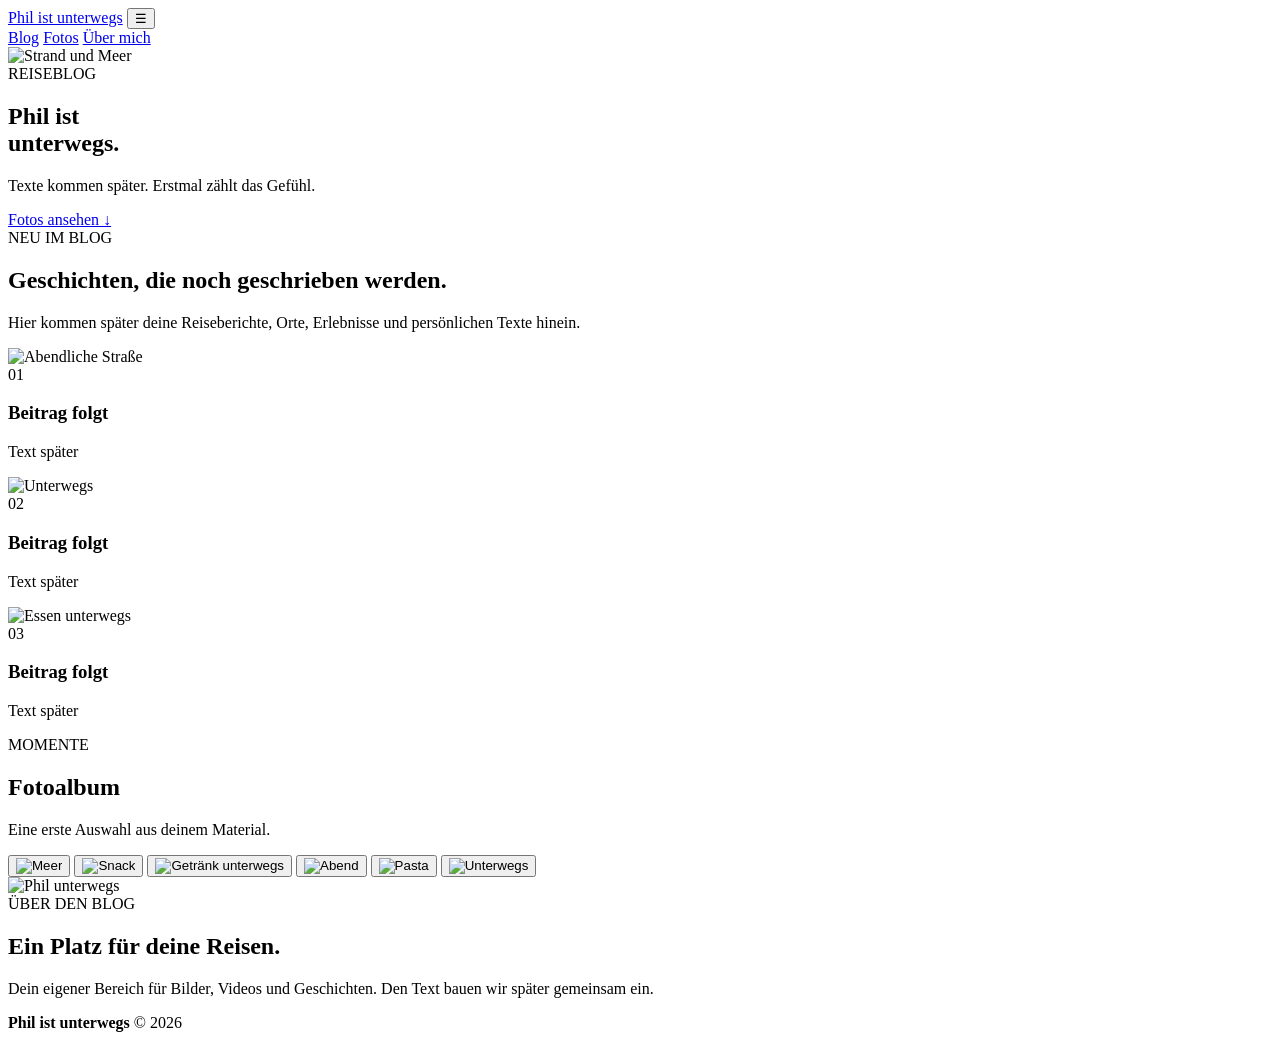
==== index.html @ d800456b "Add files via upload" ====
<!doctype html>
<html lang="de">
<head>
  <meta charset="utf-8" />
  <meta name="viewport" content="width=device-width, initial-scale=1" />
  <title>Phil ist unterwegs</title>
  <meta name="description" content="Persönlicher Reiseblog von Phil." />
  <link rel="preconnect" href="https://fonts.googleapis.com">
  <link rel="preconnect" href="https://fonts.gstatic.com" crossorigin>
  <link href="https://fonts.googleapis.com/css2?family=DM+Sans:wght@400;500;600;700&family=Playfair+Display:wght@600;700&display=swap" rel="stylesheet">
  <link rel="stylesheet" href="style.css" />
</head>
<body>
  <header class="site-header">
    <a class="brand" href="#top">Phil ist unterwegs</a>
    <button class="menu-btn" aria-label="Menü öffnen" aria-expanded="false">☰</button>
    <nav class="nav">
      <a href="#stories">Blog</a>
      <a href="#gallery">Fotos</a>
      <a href="#about">Über mich</a>
    </nav>
  </header>

  <main id="top">
    <section class="hero">
      <img src="assets/beach.jpg" alt="Strand und Meer" />
      <div class="hero-overlay"></div>
      <div class="hero-content">
        <span class="eyebrow">REISEBLOG</span>
        <h1>Phil ist<br>unterwegs.</h1>
        <p>Texte kommen später. Erstmal zählt das Gefühl.</p>
        <a class="cta" href="#gallery">Fotos ansehen ↓</a>
      </div>
    </section>

    <section class="intro" id="stories">
      <div>
        <span class="eyebrow dark">NEU IM BLOG</span>
        <h2>Geschichten, die noch geschrieben werden.</h2>
      </div>
      <p class="muted">Hier kommen später deine Reiseberichte, Orte, Erlebnisse und persönlichen Texte hinein.</p>
    </section>

    <section class="cards">
      <article class="story-card large">
        <img src="assets/night.jpg" alt="Abendliche Straße" />
        <div class="card-copy"><span>01</span><h3>Beitrag folgt</h3><p>Text später</p></div>
      </article>
      <article class="story-card">
        <img src="assets/travel.jpg" alt="Unterwegs" />
        <div class="card-copy"><span>02</span><h3>Beitrag folgt</h3><p>Text später</p></div>
      </article>
      <article class="story-card">
        <img src="assets/food.jpg" alt="Essen unterwegs" />
        <div class="card-copy"><span>03</span><h3>Beitrag folgt</h3><p>Text später</p></div>
      </article>
    </section>

    <section class="gallery-section" id="gallery">
      <div class="section-head">
        <div><span class="eyebrow dark">MOMENTE</span><h2>Fotoalbum</h2></div>
        <p class="muted">Eine erste Auswahl aus deinem Material.</p>
      </div>
      <div class="masonry">
        <button class="photo tall"><img src="assets/beach.jpg" alt="Meer"></button>
        <button class="photo"><img src="assets/snack.jpg" alt="Snack"></button>
        <button class="photo"><img src="assets/drink.jpg" alt="Getränk unterwegs"></button>
        <button class="photo tall"><img src="assets/night.jpg" alt="Abend"></button>
        <button class="photo"><img src="assets/pasta.jpg" alt="Pasta"></button>
        <button class="photo tall"><img src="assets/portrait.jpg" alt="Unterwegs"></button>
      </div>
    </section>

    <section class="about" id="about">
      <img src="assets/portrait.jpg" alt="Phil unterwegs" />
      <div>
        <span class="eyebrow dark">ÜBER DEN BLOG</span>
        <h2>Ein Platz für deine Reisen.</h2>
        <p class="muted">Dein eigener Bereich für Bilder, Videos und Geschichten. Den Text bauen wir später gemeinsam ein.</p>
      </div>
    </section>
  </main>

  <footer>
    <strong>Phil ist unterwegs</strong>
    <span>© 2026</span>
  </footer>

  <dialog id="lightbox"><button class="close" aria-label="Schließen">×</button><img alt="Großansicht"></dialog>
  <script src="script.js"></script>
</body>
</html>
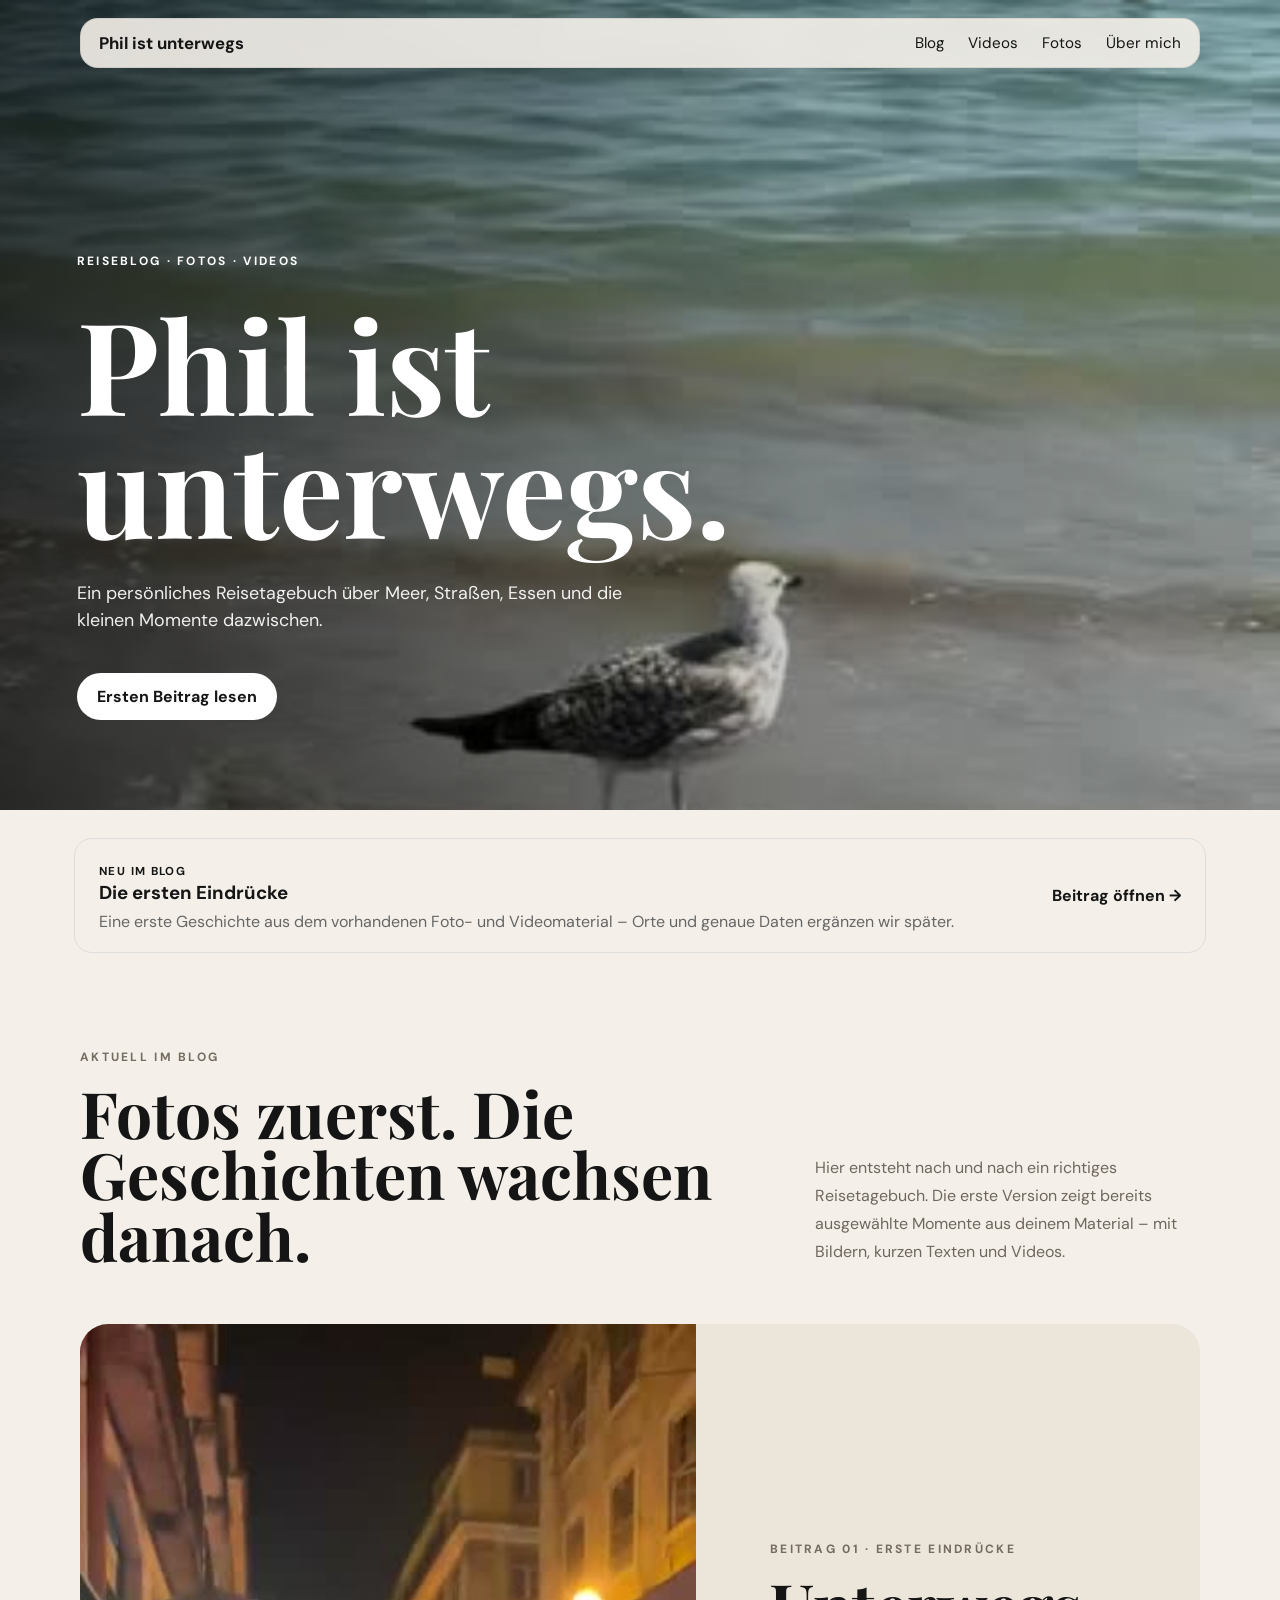
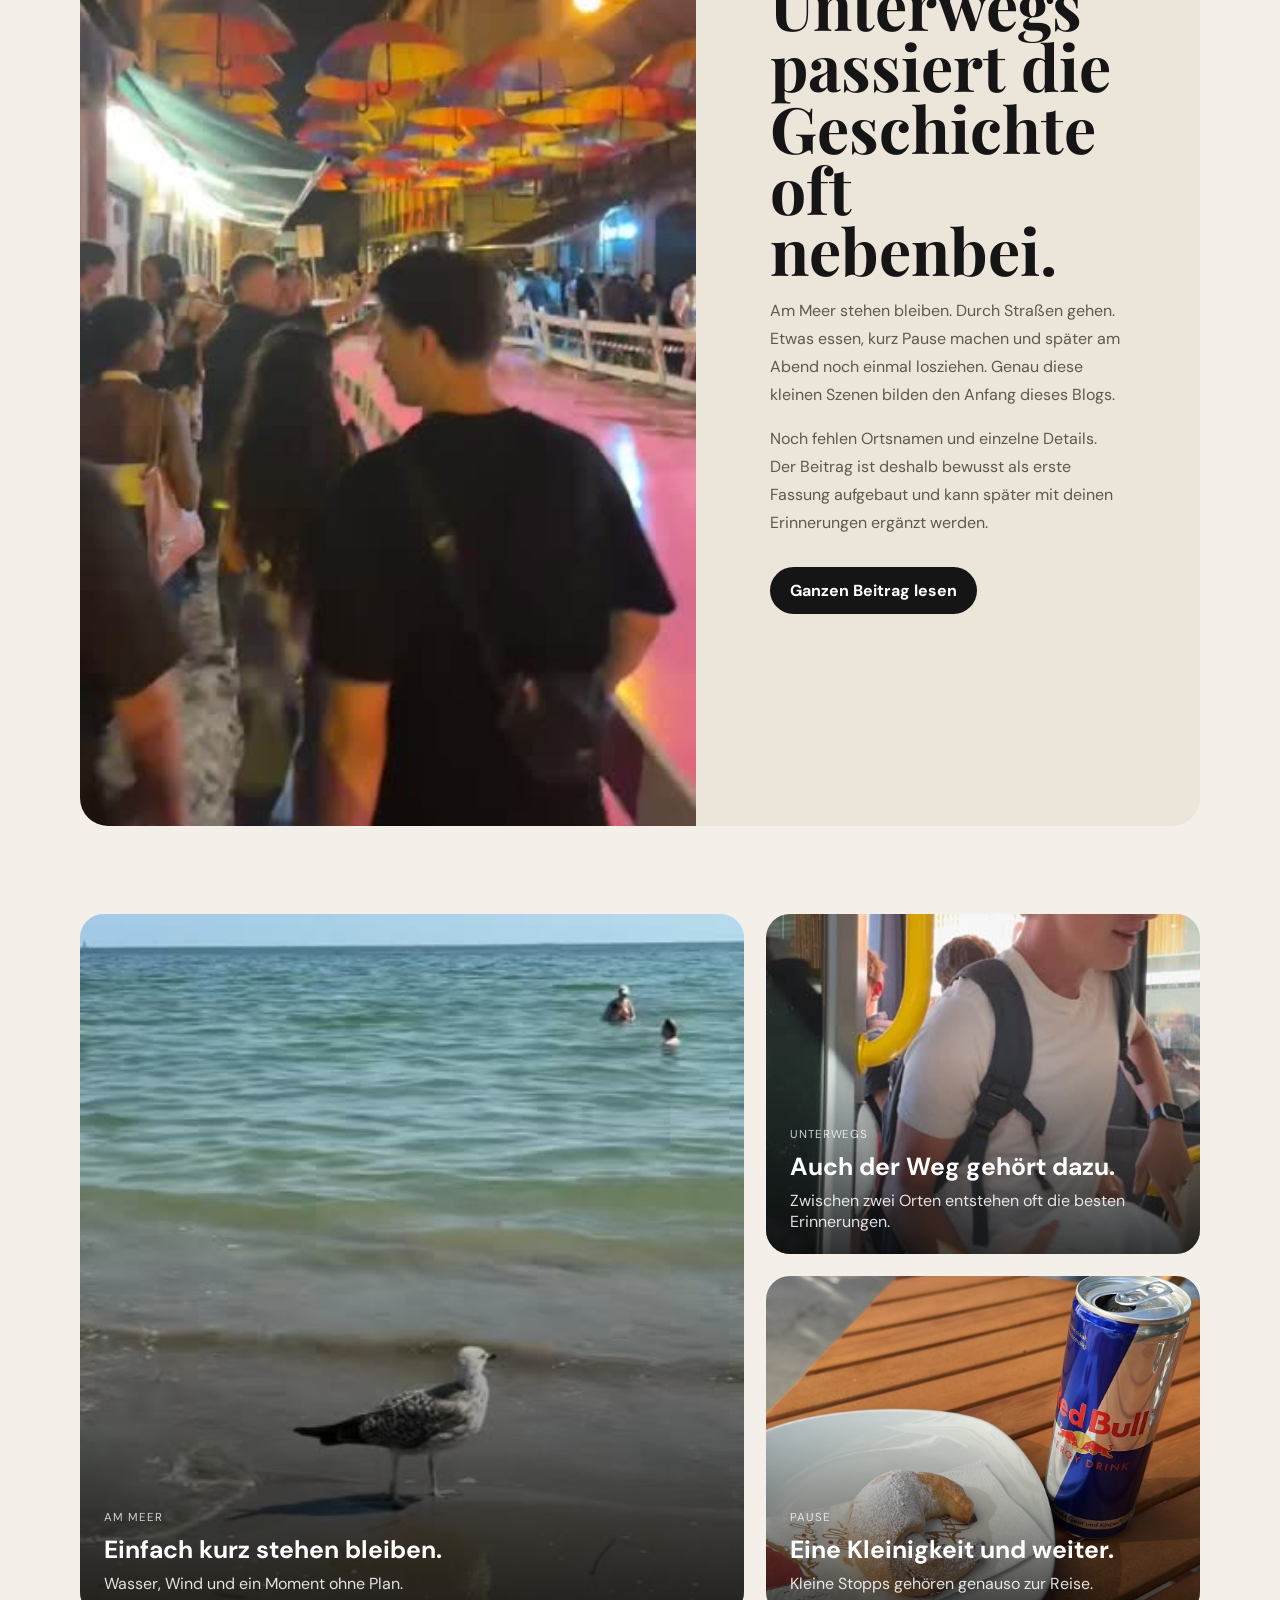
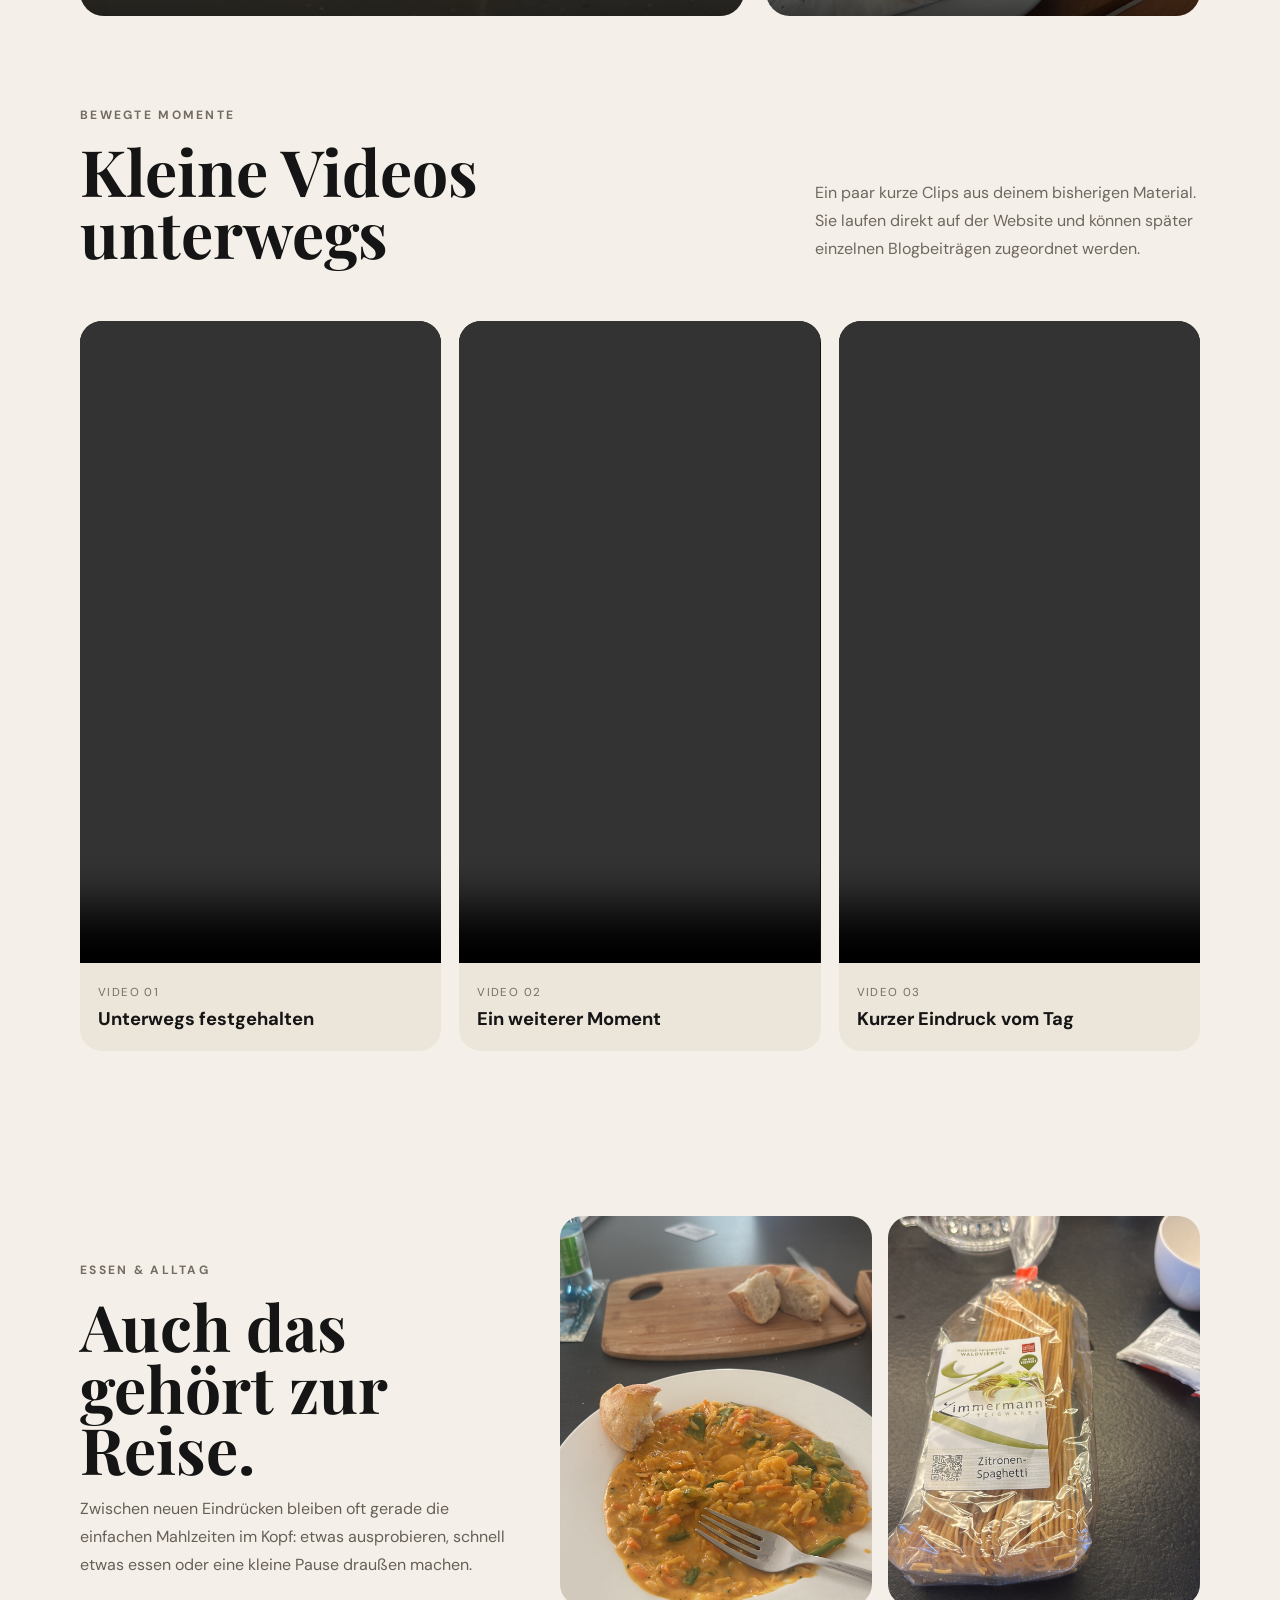
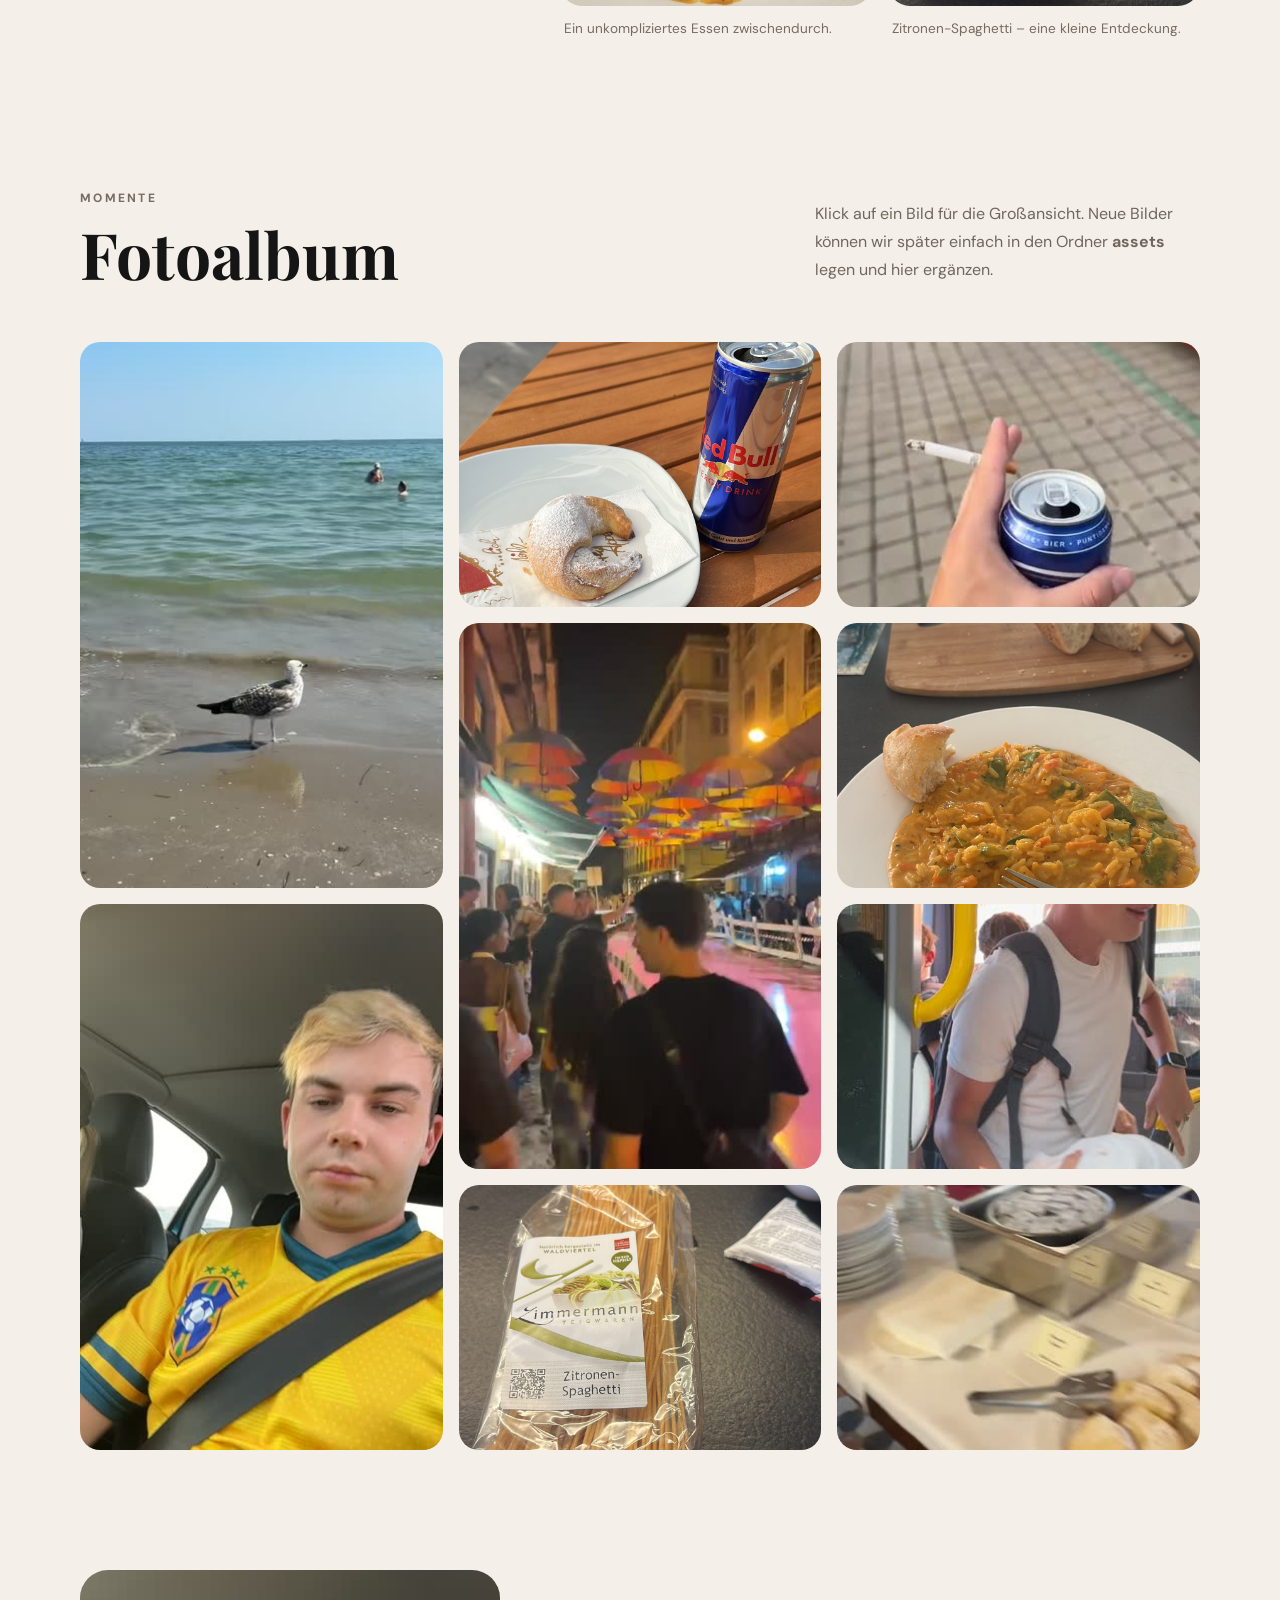
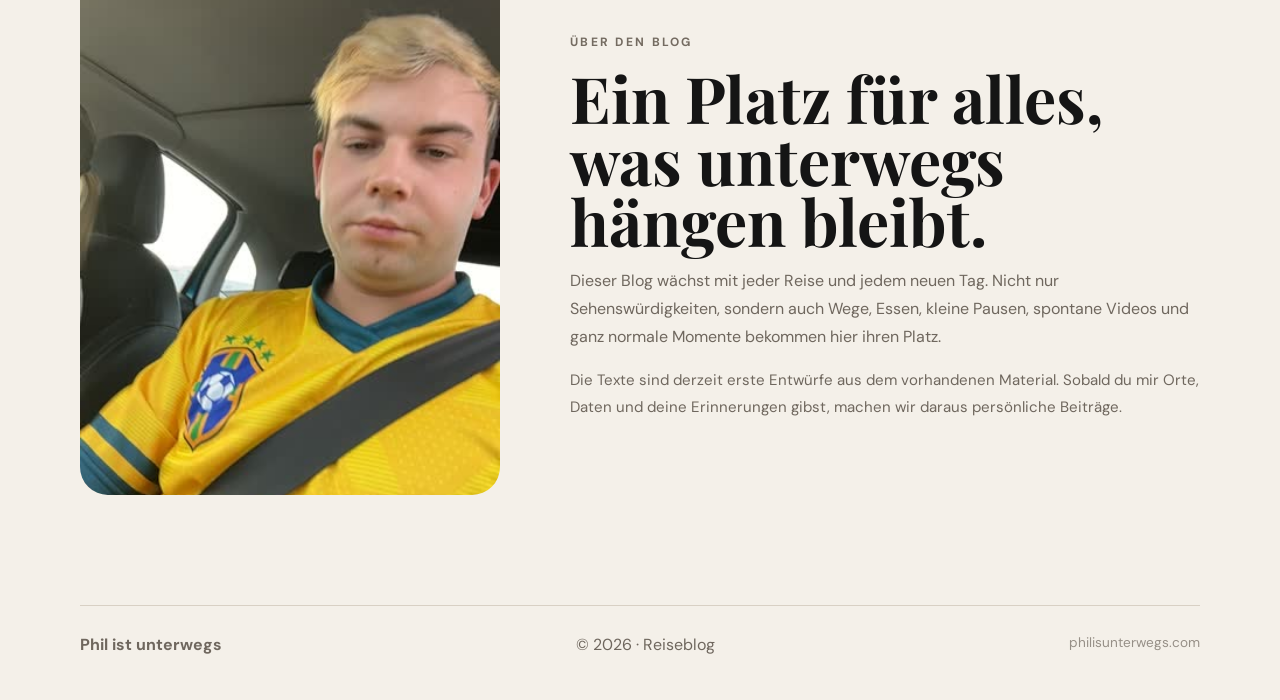
==== commit 6c3c80e8: "Add files via upload" ====
--- a/index.html
+++ b/index.html
@@ -4,7 +4,7 @@
   <meta charset="utf-8" />
   <meta name="viewport" content="width=device-width, initial-scale=1" />
   <title>Phil ist unterwegs</title>
-  <meta name="description" content="Persönlicher Reiseblog von Phil." />
+  <meta name="description" content="Phil ist unterwegs – persönliche Reisegeschichten, Fotos, Videos und kleine Momente von unterwegs." />
   <link rel="preconnect" href="https://fonts.googleapis.com">
   <link rel="preconnect" href="https://fonts.gstatic.com" crossorigin>
   <link href="https://fonts.googleapis.com/css2?family=DM+Sans:wght@400;500;600;700&family=Playfair+Display:wght@600;700&display=swap" rel="stylesheet">
@@ -12,62 +12,112 @@
 </head>
 <body>
   <header class="site-header">
-    <a class="brand" href="#top">Phil ist unterwegs</a>
+    <a class="brand" href="index.html">Phil ist unterwegs</a>
     <button class="menu-btn" aria-label="Menü öffnen" aria-expanded="false">☰</button>
     <nav class="nav">
-      <a href="#stories">Blog</a>
-      <a href="#gallery">Fotos</a>
+      <a href="#blog">Blog</a>
+      <a href="#videos">Videos</a>
+      <a href="#momente">Fotos</a>
       <a href="#about">Über mich</a>
     </nav>
   </header>
 
   <main id="top">
     <section class="hero">
-      <img src="assets/beach.jpg" alt="Strand und Meer" />
+      <img src="assets/beach.jpg" alt="Meer und Strand" />
       <div class="hero-overlay"></div>
       <div class="hero-content">
-        <span class="eyebrow">REISEBLOG</span>
+        <span class="eyebrow">REISEBLOG · FOTOS · VIDEOS</span>
         <h1>Phil ist<br>unterwegs.</h1>
-        <p>Texte kommen später. Erstmal zählt das Gefühl.</p>
-        <a class="cta" href="#gallery">Fotos ansehen ↓</a>
+        <p>Ein persönliches Reisetagebuch über Meer, Straßen, Essen und die kleinen Momente dazwischen.</p>
+        <a class="hero-button" href="erster-eintrag.html">Ersten Beitrag lesen</a>
       </div>
     </section>
 
-    <section class="intro" id="stories">
+    <section class="latest-banner" aria-label="Neu im Blog">
+      <div class="inner">
+        <div>
+          <span class="tag">Neu im Blog</span>
+          <h3>Die ersten Eindrücke</h3>
+          <p>Eine erste Geschichte aus dem vorhandenen Foto- und Videomaterial – Orte und genaue Daten ergänzen wir später.</p>
+        </div>
+        <a class="text-link" href="erster-eintrag.html">Beitrag öffnen →</a>
+      </div>
+    </section>
+
+    <section class="intro" id="blog">
       <div>
-        <span class="eyebrow dark">NEU IM BLOG</span>
-        <h2>Geschichten, die noch geschrieben werden.</h2>
+        <span class="eyebrow dark">AKTUELL IM BLOG</span>
+        <h2>Fotos zuerst. Die Geschichten wachsen danach.</h2>
       </div>
-      <p class="muted">Hier kommen später deine Reiseberichte, Orte, Erlebnisse und persönlichen Texte hinein.</p>
+      <p class="muted">Hier entsteht nach und nach ein richtiges Reisetagebuch. Die erste Version zeigt bereits ausgewählte Momente aus deinem Material – mit Bildern, kurzen Texten und Videos.</p>
+    </section>
+
+    <section class="feature-story">
+      <div class="feature-image"><img src="assets/night.jpg" alt="Abendliche Straße mit Lichtern" /></div>
+      <article class="feature-copy">
+        <span class="eyebrow dark">BEITRAG 01 · ERSTE EINDRÜCKE</span>
+        <h2>Unterwegs passiert die Geschichte oft nebenbei.</h2>
+        <p>Am Meer stehen bleiben. Durch Straßen gehen. Etwas essen, kurz Pause machen und später am Abend noch einmal losziehen. Genau diese kleinen Szenen bilden den Anfang dieses Blogs.</p>
+        <p>Noch fehlen Ortsnamen und einzelne Details. Der Beitrag ist deshalb bewusst als erste Fassung aufgebaut und kann später mit deinen Erinnerungen ergänzt werden.</p>
+        <a class="button dark-button" href="erster-eintrag.html">Ganzen Beitrag lesen</a>
+      </article>
     </section>
 
     <section class="cards">
-      <article class="story-card large">
-        <img src="assets/night.jpg" alt="Abendliche Straße" />
-        <div class="card-copy"><span>01</span><h3>Beitrag folgt</h3><p>Text später</p></div>
-      </article>
-      <article class="story-card">
+      <a class="story-card large" href="erster-eintrag.html#meer">
+        <img src="assets/beach.jpg" alt="Meer und Strand" />
+        <div class="card-copy"><span>AM MEER</span><h3>Einfach kurz stehen bleiben.</h3><p>Wasser, Wind und ein Moment ohne Plan.</p></div>
+      </a>
+      <a class="story-card" href="erster-eintrag.html#unterwegs">
         <img src="assets/travel.jpg" alt="Unterwegs" />
-        <div class="card-copy"><span>02</span><h3>Beitrag folgt</h3><p>Text später</p></div>
-      </article>
-      <article class="story-card">
-        <img src="assets/food.jpg" alt="Essen unterwegs" />
-        <div class="card-copy"><span>03</span><h3>Beitrag folgt</h3><p>Text später</p></div>
-      </article>
+        <div class="card-copy"><span>UNTERWEGS</span><h3>Auch der Weg gehört dazu.</h3><p>Zwischen zwei Orten entstehen oft die besten Erinnerungen.</p></div>
+      </a>
+      <a class="story-card" href="erster-eintrag.html#essen">
+        <img src="assets/croissant.jpg" alt="Gebäck und Getränk" />
+        <div class="card-copy"><span>PAUSE</span><h3>Eine Kleinigkeit und weiter.</h3><p>Kleine Stopps gehören genauso zur Reise.</p></div>
+      </a>
     </section>
 
-    <section class="gallery-section" id="gallery">
+    <section class="video-section" id="videos">
+      <div class="section-head video-head">
+        <div><span class="eyebrow dark">BEWEGTE MOMENTE</span><h2>Kleine Videos unterwegs</h2></div>
+        <p class="muted">Ein paar kurze Clips aus deinem bisherigen Material. Sie laufen direkt auf der Website und können später einzelnen Blogbeiträgen zugeordnet werden.</p>
+      </div>
+      <div class="video-grid">
+        <article class="video-card"><video controls preload="metadata" playsinline><source src="assets/videos/moment-1.mp4" type="video/mp4"></video><div><span>VIDEO 01</span><h3>Unterwegs festgehalten</h3></div></article>
+        <article class="video-card"><video controls preload="metadata" playsinline><source src="assets/videos/moment-2.mp4" type="video/mp4"></video><div><span>VIDEO 02</span><h3>Ein weiterer Moment</h3></div></article>
+        <article class="video-card"><video controls preload="metadata" playsinline><source src="assets/videos/moment-3.mp4" type="video/mp4"></video><div><span>VIDEO 03</span><h3>Kurzer Eindruck vom Tag</h3></div></article>
+      </div>
+    </section>
+
+    <section class="journal-strip">
+      <div class="journal-copy">
+        <span class="eyebrow dark">ESSEN & ALLTAG</span>
+        <h2>Auch das gehört zur Reise.</h2>
+        <p>Zwischen neuen Eindrücken bleiben oft gerade die einfachen Mahlzeiten im Kopf: etwas ausprobieren, schnell etwas essen oder eine kleine Pause draußen machen.</p>
+      </div>
+      <div class="journal-grid">
+        <figure><img src="assets/meal.jpg" alt="Mahlzeit auf einem Teller"><figcaption>Ein unkompliziertes Essen zwischendurch.</figcaption></figure>
+        <figure><img src="assets/pasta.jpg" alt="Packung Zitronen-Spaghetti"><figcaption>Zitronen-Spaghetti – eine kleine Entdeckung.</figcaption></figure>
+      </div>
+    </section>
+
+    <section class="gallery-section" id="momente">
       <div class="section-head">
         <div><span class="eyebrow dark">MOMENTE</span><h2>Fotoalbum</h2></div>
-        <p class="muted">Eine erste Auswahl aus deinem Material.</p>
+        <p class="muted">Klick auf ein Bild für die Großansicht. Neue Bilder können wir später einfach in den Ordner <strong>assets</strong> legen und hier ergänzen.</p>
       </div>
       <div class="masonry">
         <button class="photo tall"><img src="assets/beach.jpg" alt="Meer"></button>
-        <button class="photo"><img src="assets/snack.jpg" alt="Snack"></button>
+        <button class="photo"><img src="assets/snack.jpg" alt="Gebäck und Getränk"></button>
         <button class="photo"><img src="assets/drink.jpg" alt="Getränk unterwegs"></button>
-        <button class="photo tall"><img src="assets/night.jpg" alt="Abend"></button>
-        <button class="photo"><img src="assets/pasta.jpg" alt="Pasta"></button>
-        <button class="photo tall"><img src="assets/portrait.jpg" alt="Unterwegs"></button>
+        <button class="photo tall"><img src="assets/night.jpg" alt="Abendliche Straße"></button>
+        <button class="photo"><img src="assets/meal.jpg" alt="Essen"></button>
+        <button class="photo tall"><img src="assets/portrait.jpg" alt="Phil unterwegs"></button>
+        <button class="photo"><img src="assets/travel.jpg" alt="Unterwegs"></button>
+        <button class="photo"><img src="assets/pasta.jpg" alt="Zitronen-Spaghetti"></button>
+        <button class="photo"><img src="assets/food.jpg" alt="Essen unterwegs"></button>
       </div>
     </section>
 
@@ -75,15 +125,17 @@
       <img src="assets/portrait.jpg" alt="Phil unterwegs" />
       <div>
         <span class="eyebrow dark">ÜBER DEN BLOG</span>
-        <h2>Ein Platz für deine Reisen.</h2>
-        <p class="muted">Dein eigener Bereich für Bilder, Videos und Geschichten. Den Text bauen wir später gemeinsam ein.</p>
+        <h2>Ein Platz für alles, was unterwegs hängen bleibt.</h2>
+        <p class="muted">Dieser Blog wächst mit jeder Reise und jedem neuen Tag. Nicht nur Sehenswürdigkeiten, sondern auch Wege, Essen, kleine Pausen, spontane Videos und ganz normale Momente bekommen hier ihren Platz.</p>
+        <p class="muted small">Die Texte sind derzeit erste Entwürfe aus dem vorhandenen Material. Sobald du mir Orte, Daten und deine Erinnerungen gibst, machen wir daraus persönliche Beiträge.</p>
       </div>
     </section>
   </main>
 
   <footer>
     <strong>Phil ist unterwegs</strong>
-    <span>© 2026</span>
+    <span>© 2026 · Reiseblog</span>
+    <span class="site-footer-note">philisunterwegs.com</span>
   </footer>
 
   <dialog id="lightbox"><button class="close" aria-label="Schließen">×</button><img alt="Großansicht"></dialog>
--- a/style.css
+++ b/style.css
@@ -0,0 +1,12 @@
+:root{--ink:#151515;--paper:#f4f0e9;--paper2:#ece5da;--accent:#ff6a3d;--soft:#d8d0c4;--white:#fff}
+*{box-sizing:border-box}html{scroll-behavior:smooth}body{margin:0;background:var(--paper);color:var(--ink);font-family:'DM Sans',system-ui,sans-serif}.site-header{position:fixed;z-index:20;top:18px;left:50%;transform:translateX(-50%);width:min(94%,1120px);display:flex;align-items:center;justify-content:space-between;padding:13px 18px;background:rgba(244,240,233,.9);backdrop-filter:blur(12px);border:1px solid rgba(0,0,0,.08);border-radius:18px;box-shadow:0 8px 30px rgba(0,0,0,.05)}.brand{font-weight:700;text-decoration:none;color:var(--ink);font-size:1.05rem}.nav{display:flex;gap:24px}.nav a{text-decoration:none;color:var(--ink);font-size:.95rem}.nav a:hover{opacity:.55}.menu-btn{display:none;border:0;background:none;font-size:1.35rem}.hero{position:relative;height:90vh;min-height:650px;overflow:hidden}.hero>img{width:100%;height:100%;object-fit:cover;filter:saturate(.95)}.hero-overlay{position:absolute;inset:0;background:linear-gradient(90deg,rgba(0,0,0,.68),rgba(0,0,0,.17) 63%,rgba(0,0,0,.05))}.hero-content{position:absolute;left:max(6vw,32px);bottom:10vh;color:white;max-width:760px}.eyebrow{font-size:.75rem;letter-spacing:.19em;font-weight:700}.eyebrow.dark{color:#746b61}.hero h1,.intro h2,.section-head h2,.about h2,.feature-copy h2,.journal-copy h2{font-family:'Playfair Display',Georgia,serif;margin:.25em 0;line-height:.96}.hero h1{font-size:clamp(4rem,10vw,9rem)}.hero p{font-size:1.12rem;max-width:560px;opacity:.92;line-height:1.55}.cta{display:inline-block;margin-top:18px;color:white;text-decoration:none;border-bottom:1px solid white;padding-bottom:4px}.intro,.section-head{width:min(88%,1120px);margin:92px auto 42px;display:grid;grid-template-columns:1.4fr .8fr;gap:60px;align-items:end}.intro h2,.section-head h2,.about h2,.feature-copy h2,.journal-copy h2{font-size:clamp(2.5rem,5vw,4.8rem)}.muted{color:#6f675e;line-height:1.75}.small{font-size:.94rem}.feature-story{width:min(88%,1120px);margin:0 auto 88px;display:grid;grid-template-columns:1.1fr .9fr;gap:0;background:var(--paper2);border-radius:28px;overflow:hidden}.feature-image{min-height:640px}.feature-image img{width:100%;height:100%;object-fit:cover}.feature-copy{padding:clamp(34px,6vw,74px);align-self:center}.feature-copy p{line-height:1.75;color:#5f584f}.draft{display:inline-block;margin-top:12px;font-size:.78rem;color:#81786e;border-top:1px solid #cfc5b8;padding-top:12px}.cards{width:min(88%,1120px);margin:auto;display:grid;grid-template-columns:1.3fr .85fr;gap:22px}.story-card{position:relative;min-height:340px;overflow:hidden;border-radius:24px;background:#ddd}.story-card.large{grid-row:span 2;min-height:702px}.story-card img{width:100%;height:100%;object-fit:cover;position:absolute;inset:0;transition:transform .5s ease}.story-card:hover img{transform:scale(1.035)}.story-card:after{content:"";position:absolute;inset:0;background:linear-gradient(transparent 42%,rgba(0,0,0,.74))}.card-copy{position:absolute;z-index:2;left:24px;right:20px;bottom:22px;color:white}.card-copy span{font-size:.72rem;letter-spacing:.08em;opacity:.78}.card-copy h3{font-size:1.55rem;margin:7px 0}.card-copy p{margin:0;opacity:.87}.journal-strip{width:min(88%,1120px);margin:100px auto 45px;display:grid;grid-template-columns:.8fr 1.2fr;gap:54px;align-items:center}.journal-copy p{line-height:1.75;color:#675f56}.journal-grid{display:grid;grid-template-columns:1fr 1fr;gap:16px}.journal-grid figure{margin:0}.journal-grid img{width:100%;aspect-ratio:4/5;object-fit:cover;border-radius:22px}.journal-grid figcaption{font-size:.85rem;color:#746b61;padding:9px 4px 0}.gallery-section{padding:10px 0 90px}.masonry{width:min(88%,1120px);margin:auto;display:grid;grid-template-columns:repeat(3,1fr);grid-auto-rows:265px;gap:16px}.photo{padding:0;border:0;border-radius:20px;overflow:hidden;cursor:zoom-in;background:#ddd}.photo.tall{grid-row:span 2}.photo img{width:100%;height:100%;object-fit:cover;transition:transform .35s ease}.photo:hover img{transform:scale(1.025)}.about{width:min(88%,1120px);margin:30px auto 110px;display:grid;grid-template-columns:.8fr 1.2fr;gap:70px;align-items:center}.about img{width:100%;aspect-ratio:4/5;object-fit:cover;border-radius:28px}footer{border-top:1px solid var(--soft);width:min(88%,1120px);margin:auto;padding:28px 0 45px;display:flex;justify-content:space-between;color:#6f675e}dialog{border:0;background:transparent;padding:0;max-width:92vw;max-height:92vh}dialog::backdrop{background:rgba(0,0,0,.9)}dialog img{max-width:88vw;max-height:88vh;border-radius:14px}.close{position:fixed;right:24px;top:18px;border:0;background:white;width:42px;height:42px;border-radius:50%;font-size:1.6rem;cursor:pointer}
+@media(max-width:800px){.site-header{top:10px}.nav{display:none;position:absolute;top:58px;right:0;background:var(--paper);padding:18px 22px;border-radius:16px;flex-direction:column;box-shadow:0 10px 30px rgba(0,0,0,.12)}.nav.open{display:flex}.menu-btn{display:block}.hero{height:82vh;min-height:580px}.hero-content{left:24px;right:24px;bottom:8vh}.hero h1{font-size:clamp(3.6rem,20vw,6.2rem)}.intro,.section-head{grid-template-columns:1fr;gap:8px;margin-top:66px}.feature-story{grid-template-columns:1fr}.feature-image{min-height:480px}.feature-copy{padding:34px 26px 40px}.cards{grid-template-columns:1fr}.story-card,.story-card.large{min-height:430px;grid-row:auto}.journal-strip{grid-template-columns:1fr;gap:25px;margin-top:72px}.masonry{grid-template-columns:1fr 1fr;grid-auto-rows:220px}.about{grid-template-columns:1fr;gap:28px}footer{font-size:.9rem}.section-head h2,.intro h2,.about h2,.feature-copy h2,.journal-copy h2{font-size:2.8rem}}
+@media(max-width:520px){.masonry{grid-template-columns:1fr;grid-auto-rows:390px}.photo.tall{grid-row:span 1}.journal-grid{grid-template-columns:1fr}.journal-grid img{aspect-ratio:4/5}.hero p{font-size:1rem}}
+
+/* v2 additions */
+.latest-banner{max-width:1180px;margin:0 auto;padding:28px 24px 0}.latest-banner .inner{border:1px solid #ddd;border-radius:18px;padding:20px 24px;display:flex;justify-content:space-between;gap:24px;align-items:center}.latest-banner h3{margin:0 0 6px}.latest-banner p{margin:0;color:#666}.tag{font-size:.72rem;letter-spacing:.12em;text-transform:uppercase;font-weight:700}.site-footer-note{opacity:.7;font-size:.85rem}
+
+/* v3: blog pages + video */
+a.story-card{text-decoration:none;color:inherit}.hero-button,.button{display:inline-block;text-decoration:none;border-radius:999px;padding:13px 20px;font-weight:700}.hero-button{margin-top:20px;background:#fff;color:#151515}.dark-button{background:#151515;color:#fff;margin-top:14px}.text-link{color:#151515;text-decoration:none;font-weight:700;white-space:nowrap}.video-section{padding:22px 0 65px}.video-grid{width:min(88%,1120px);margin:auto;display:grid;grid-template-columns:repeat(3,1fr);gap:18px}.video-card{background:var(--paper2);border-radius:22px;overflow:hidden}.video-card video{display:block;width:100%;aspect-ratio:9/16;object-fit:cover;background:#111}.video-card div{padding:17px 18px 20px}.video-card span{font-size:.72rem;letter-spacing:.12em;color:#766c61}.video-card h3{margin:6px 0 0;font-size:1.15rem}.video-head{margin-top:65px}
+.article-page{background:#f4f0e9}.article-hero{height:72vh;min-height:600px;position:relative;overflow:hidden}.article-hero>img{width:100%;height:100%;object-fit:cover}.article-hero-overlay{position:absolute;inset:0;background:linear-gradient(0deg,rgba(0,0,0,.72),rgba(0,0,0,.05) 65%)}.article-hero-copy{position:absolute;left:max(6vw,28px);bottom:9vh;color:#fff;max-width:900px}.article-hero-copy h1{font-family:'Playfair Display',Georgia,serif;font-size:clamp(3.6rem,9vw,8rem);line-height:.95;margin:.14em 0}.article-hero-copy p{font-size:1.12rem;line-height:1.6;max-width:650px}.back-link{display:inline-block;color:#fff;text-decoration:none;margin-bottom:24px;opacity:.9}.article-body{width:min(88%,920px);margin:0 auto;padding:80px 0 100px}.article-lead{font-size:1.25rem;line-height:1.8;max-width:760px;margin-bottom:90px}.dropcap:first-letter{float:left;font-family:'Playfair Display',Georgia,serif;font-size:5rem;line-height:.8;padding:12px 12px 0 0}.article-section{margin:0 0 105px}.article-section h2{font-family:'Playfair Display',Georgia,serif;font-size:clamp(2.6rem,6vw,5.2rem);line-height:1;margin:.18em 0 .35em}.article-section>p{max-width:740px;color:#625a51;line-height:1.85;font-size:1.05rem}.article-wide{margin:34px 0 0}.article-wide img{width:100%;max-height:680px;object-fit:cover;border-radius:26px}.article-wide figcaption{color:#7a7065;font-size:.86rem;margin-top:9px}.article-two{display:grid;grid-template-columns:1fr 1fr;gap:16px;margin-top:35px}.article-two img{width:100%;height:590px;object-fit:cover;border-radius:24px}.article-three{display:grid;grid-template-columns:repeat(3,1fr);gap:14px;margin-top:35px}.article-three img{width:100%;height:430px;object-fit:cover;border-radius:22px}.article-video-grid{display:grid;grid-template-columns:1fr 1fr;gap:16px;margin-top:35px}.article-video-grid video{width:100%;max-height:700px;background:#111;border-radius:22px}.closing-note{background:var(--paper2);padding:50px;border-radius:28px}.site-footer-note a{color:inherit}
+@media(max-width:800px){.latest-banner .inner{align-items:flex-start;flex-direction:column}.video-grid{grid-template-columns:1fr}.video-card video{aspect-ratio:16/10}.article-hero{height:78vh;min-height:560px}.article-body{padding-top:55px}.article-lead{font-size:1.1rem;margin-bottom:65px}.article-section{margin-bottom:72px}.article-two,.article-three,.article-video-grid{grid-template-columns:1fr}.article-two img,.article-three img{height:auto;aspect-ratio:4/5}.closing-note{padding:30px 24px}}
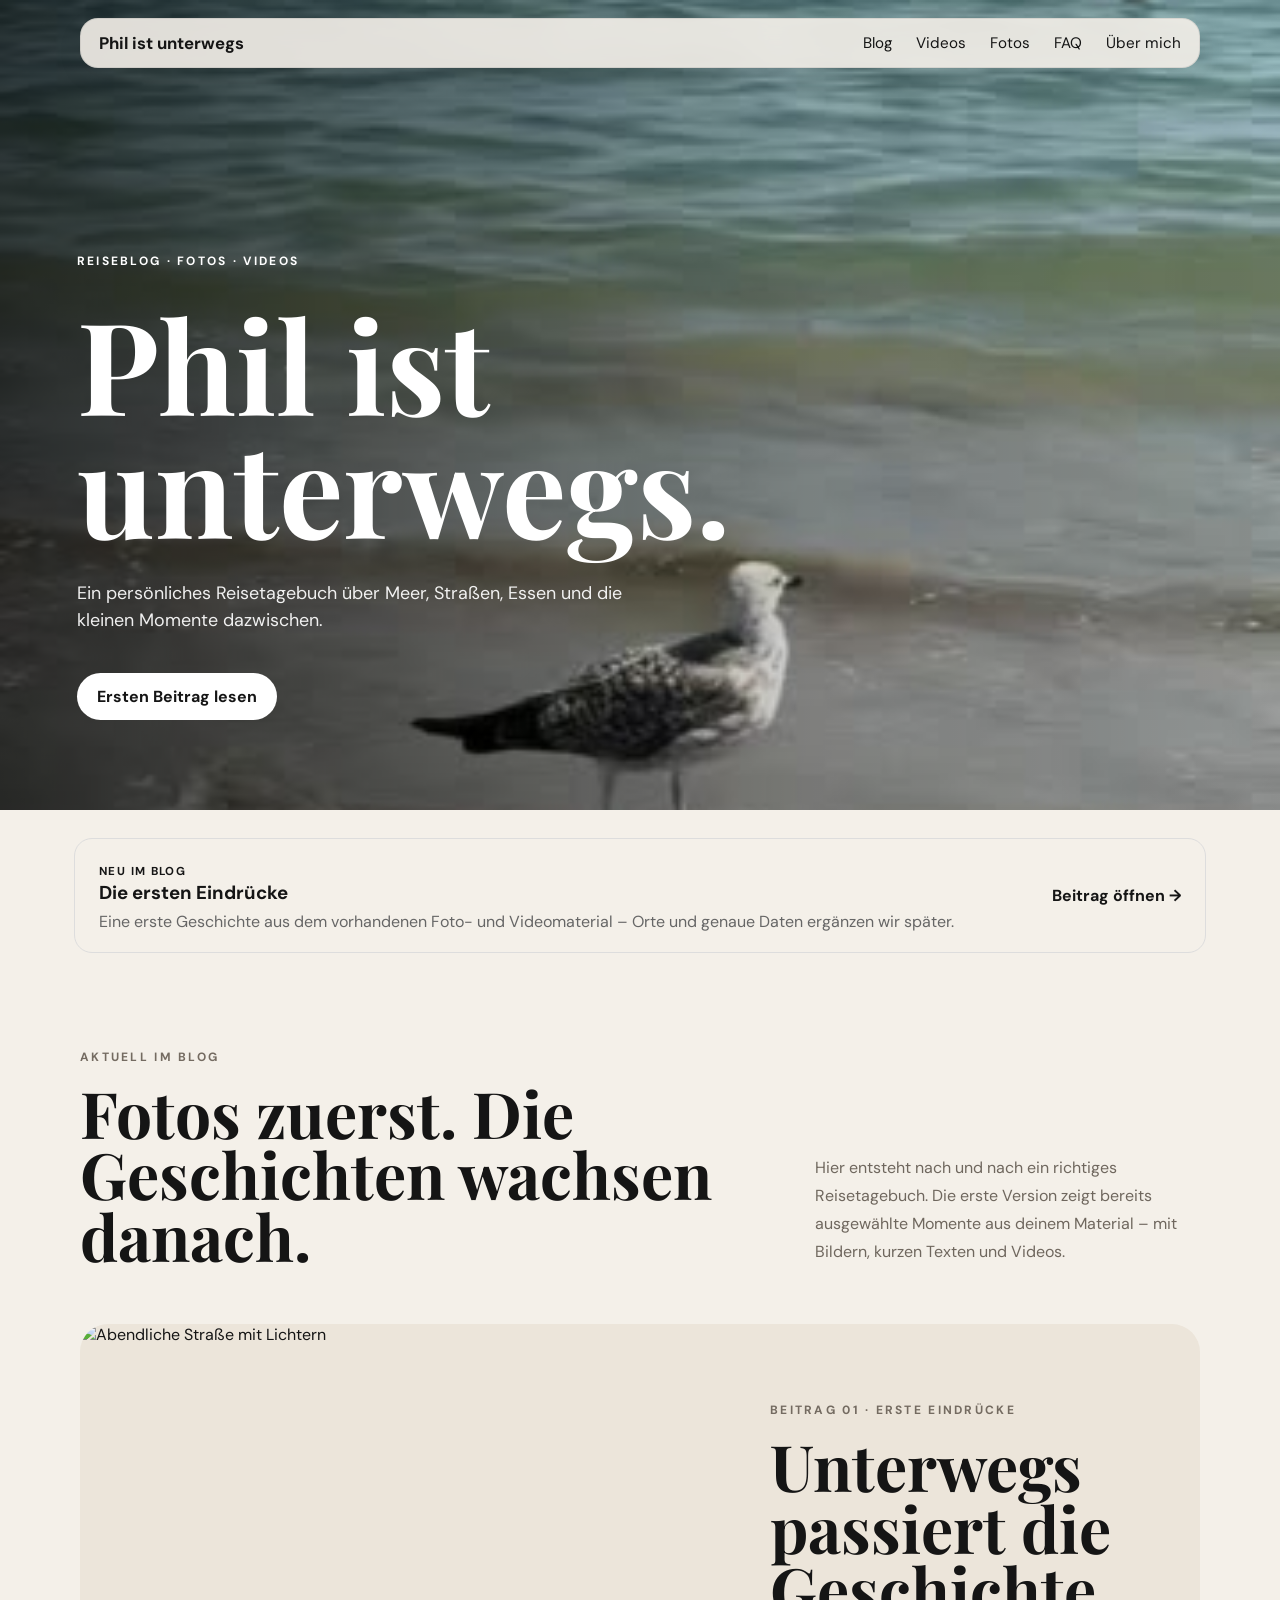
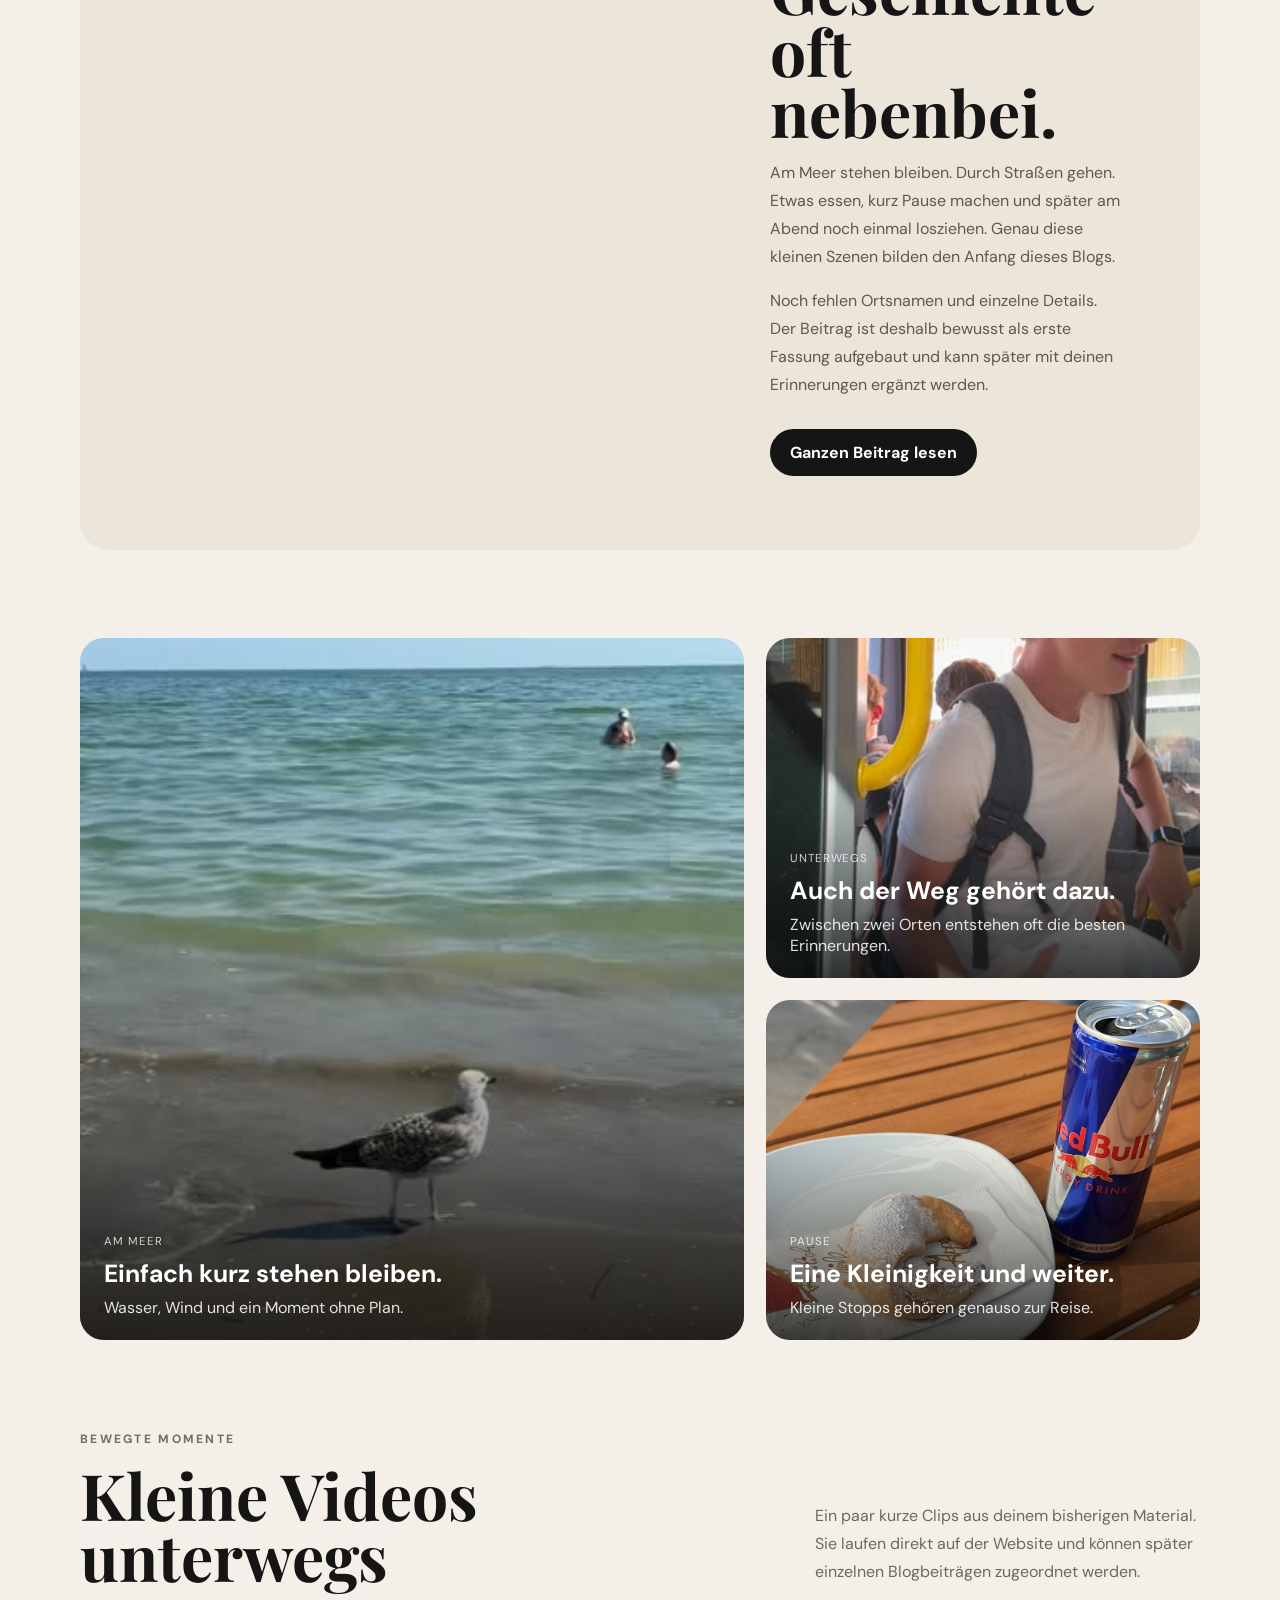
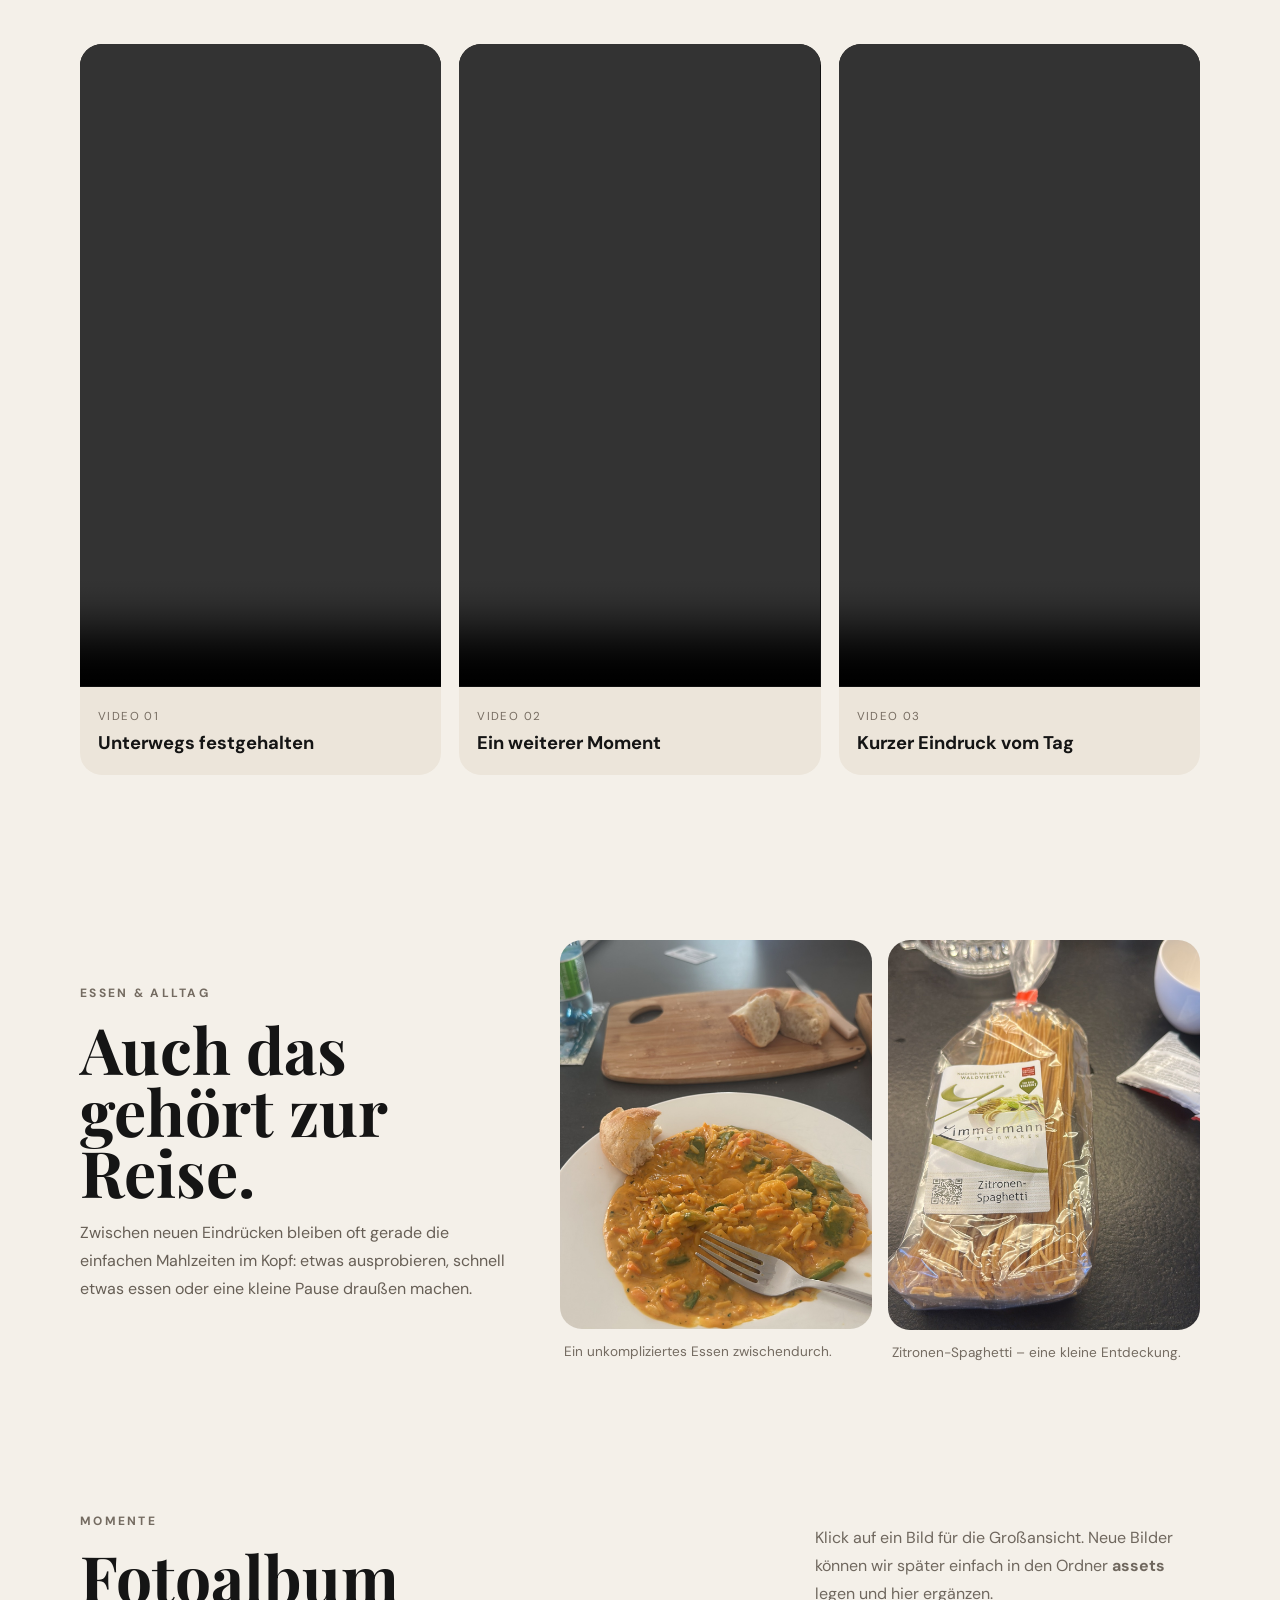
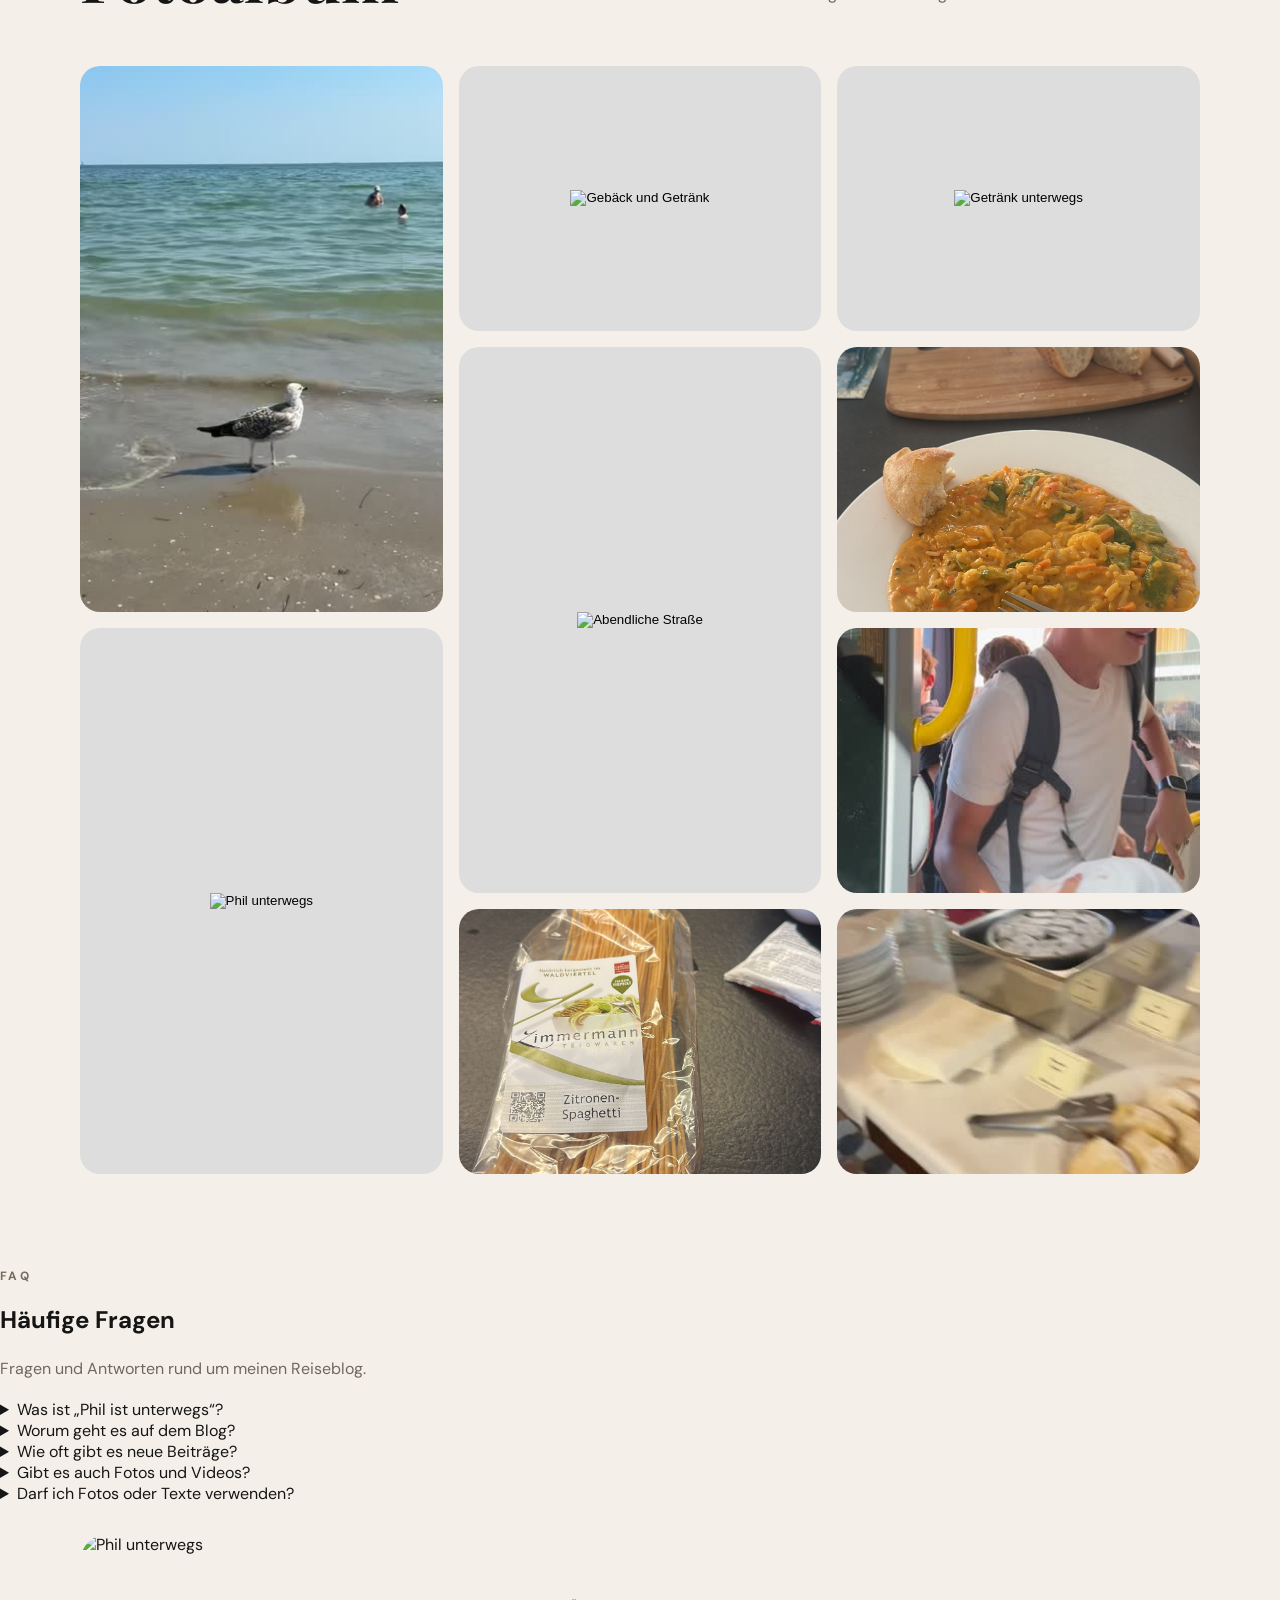
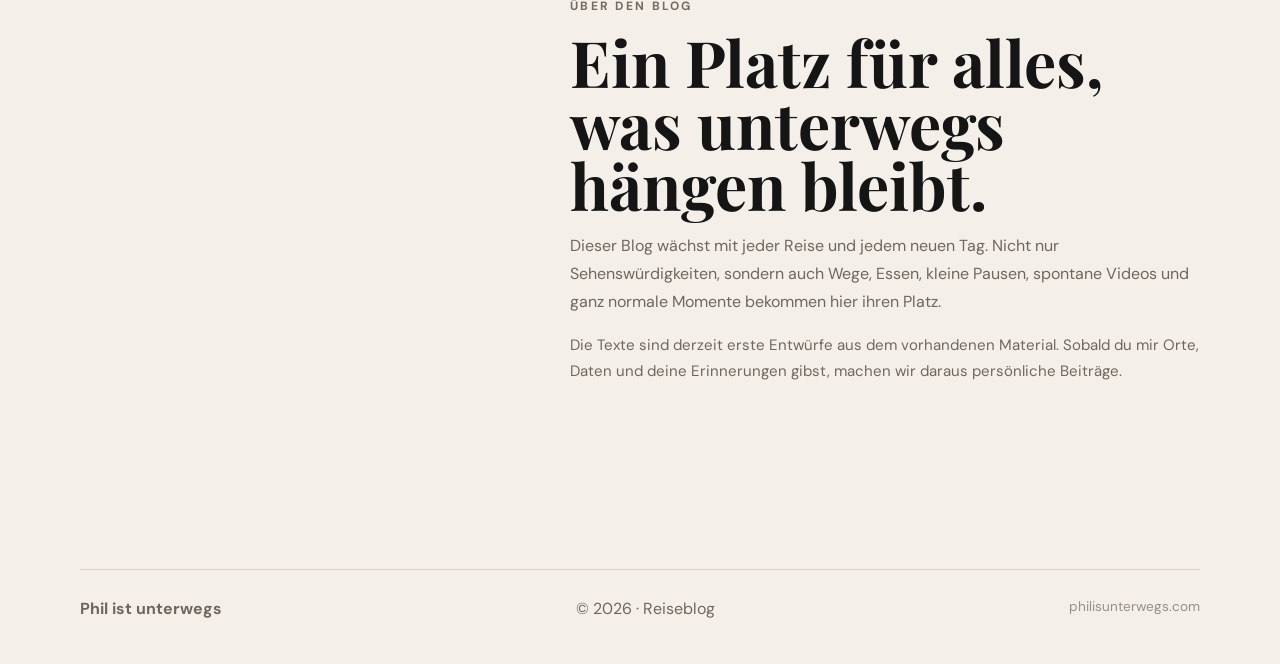
==== commit a155fb65: "Add FAQ section to index.html" ====
--- a/index.html
+++ b/index.html
@@ -18,7 +18,9 @@
       <a href="#blog">Blog</a>
       <a href="#videos">Videos</a>
       <a href="#momente">Fotos</a>
+      <a href="#faq">FAQ</a>
       <a href="#about">Über mich</a>
+      
     </nav>
   </header>
 
@@ -120,8 +122,67 @@
         <button class="photo"><img src="assets/food.jpg" alt="Essen unterwegs"></button>
       </div>
     </section>
-
-    <section class="about" id="about">
+    
+   <section class="faq-section" id="faq">
+
+  <div class="faq-intro">
+    <span class="eyebrow dark">FAQ</span>
+    <h2>Häufige Fragen</h2>
+    <p class="muted">
+      Fragen und Antworten rund um meinen Reiseblog.
+    </p>
+  </div>
+
+  <div class="faq-list">
+
+    <details>
+      <summary>Was ist „Phil ist unterwegs“?</summary>
+      <p>
+        „Phil ist unterwegs“ ist mein persönlicher Reiseblog.
+        Hier teile ich Geschichten, Fotos, Videos und Momente
+        von meinen Reisen.
+      </p>
+    </details>
+
+    <details>
+      <summary>Worum geht es auf dem Blog?</summary>
+      <p>
+        Um Reisen, Orte, Essen, Straßen, spontane Stopps
+        und die kleinen Erlebnisse unterwegs.
+      </p>
+    </details>
+
+    <details>
+      <summary>Wie oft gibt es neue Beiträge?</summary>
+      <p>
+        Neue Beiträge erscheinen, wenn es neue Reisen,
+        Fotos, Videos oder Geschichten zu erzählen gibt.
+      </p>
+    </details>
+
+    <details>
+      <summary>Gibt es auch Fotos und Videos?</summary>
+      <p>
+        Ja. Fotos und Videos sind ein wichtiger Teil
+        meines Reisetagebuchs.
+      </p>
+    </details>
+
+    <details>
+      <summary>Darf ich Fotos oder Texte verwenden?</summary>
+      <p>
+        Bitte nicht ohne vorherige Erlaubnis.
+        Wenn du etwas verwenden möchtest, frag mich vorher.
+      </p>
+    </details>
+
+  </div>
+
+</section>
+
+<section class="faq-section" id="faq">
+    
+<section class="about" id="about">
       <img src="assets/portrait.jpg" alt="Phil unterwegs" />
       <div>
         <span class="eyebrow dark">ÜBER DEN BLOG</span>
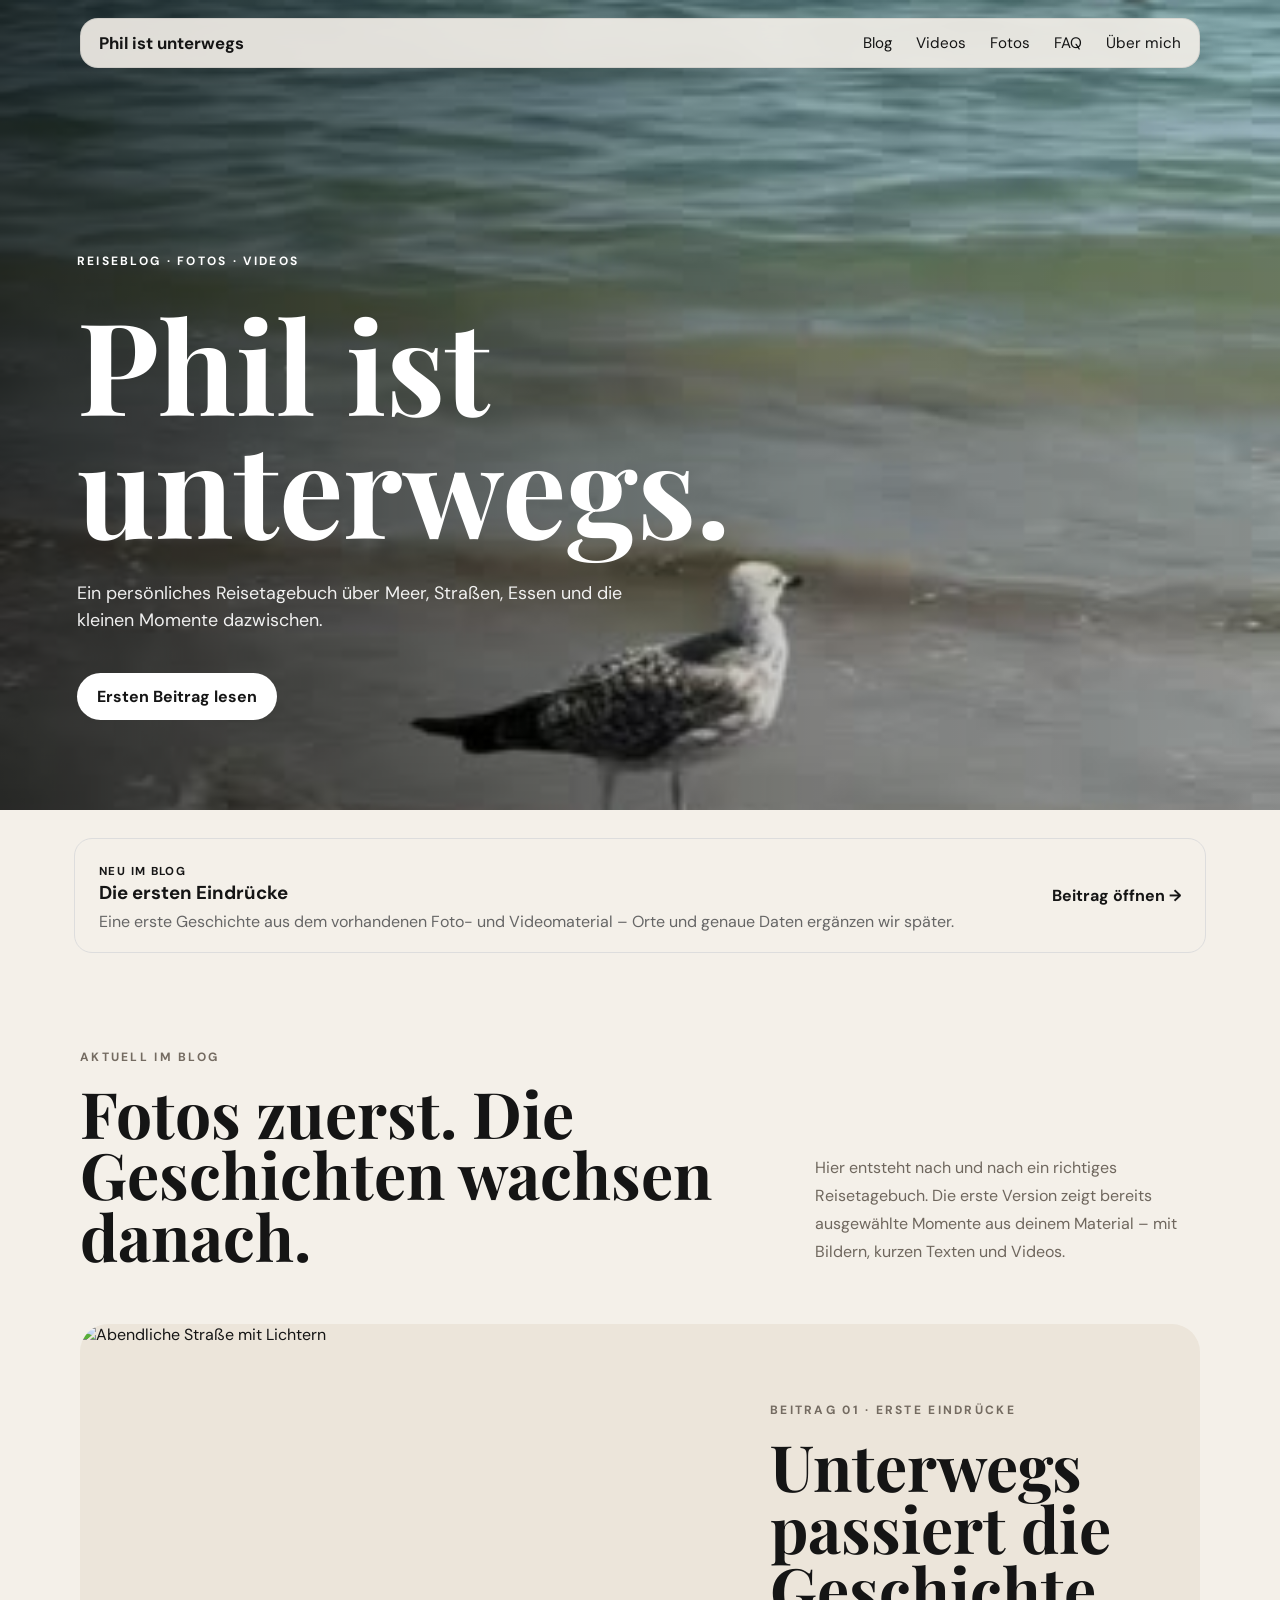
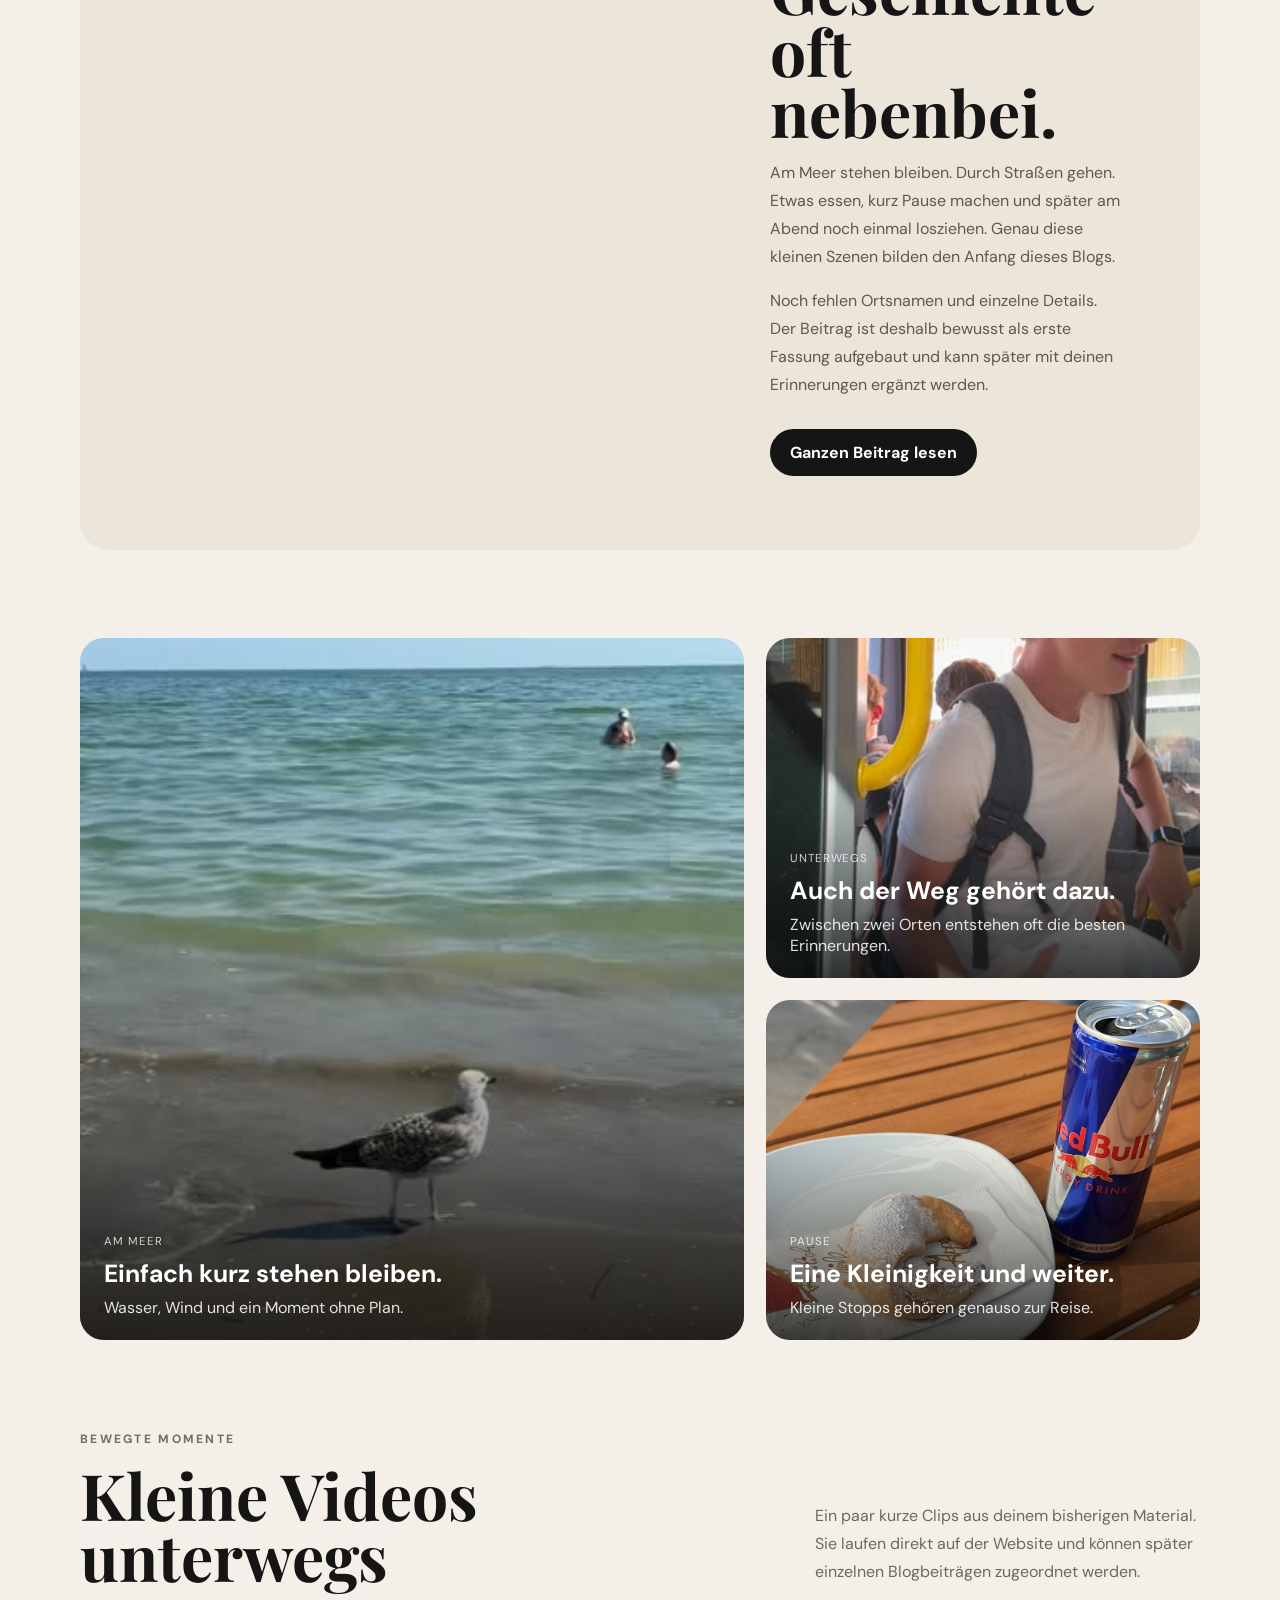
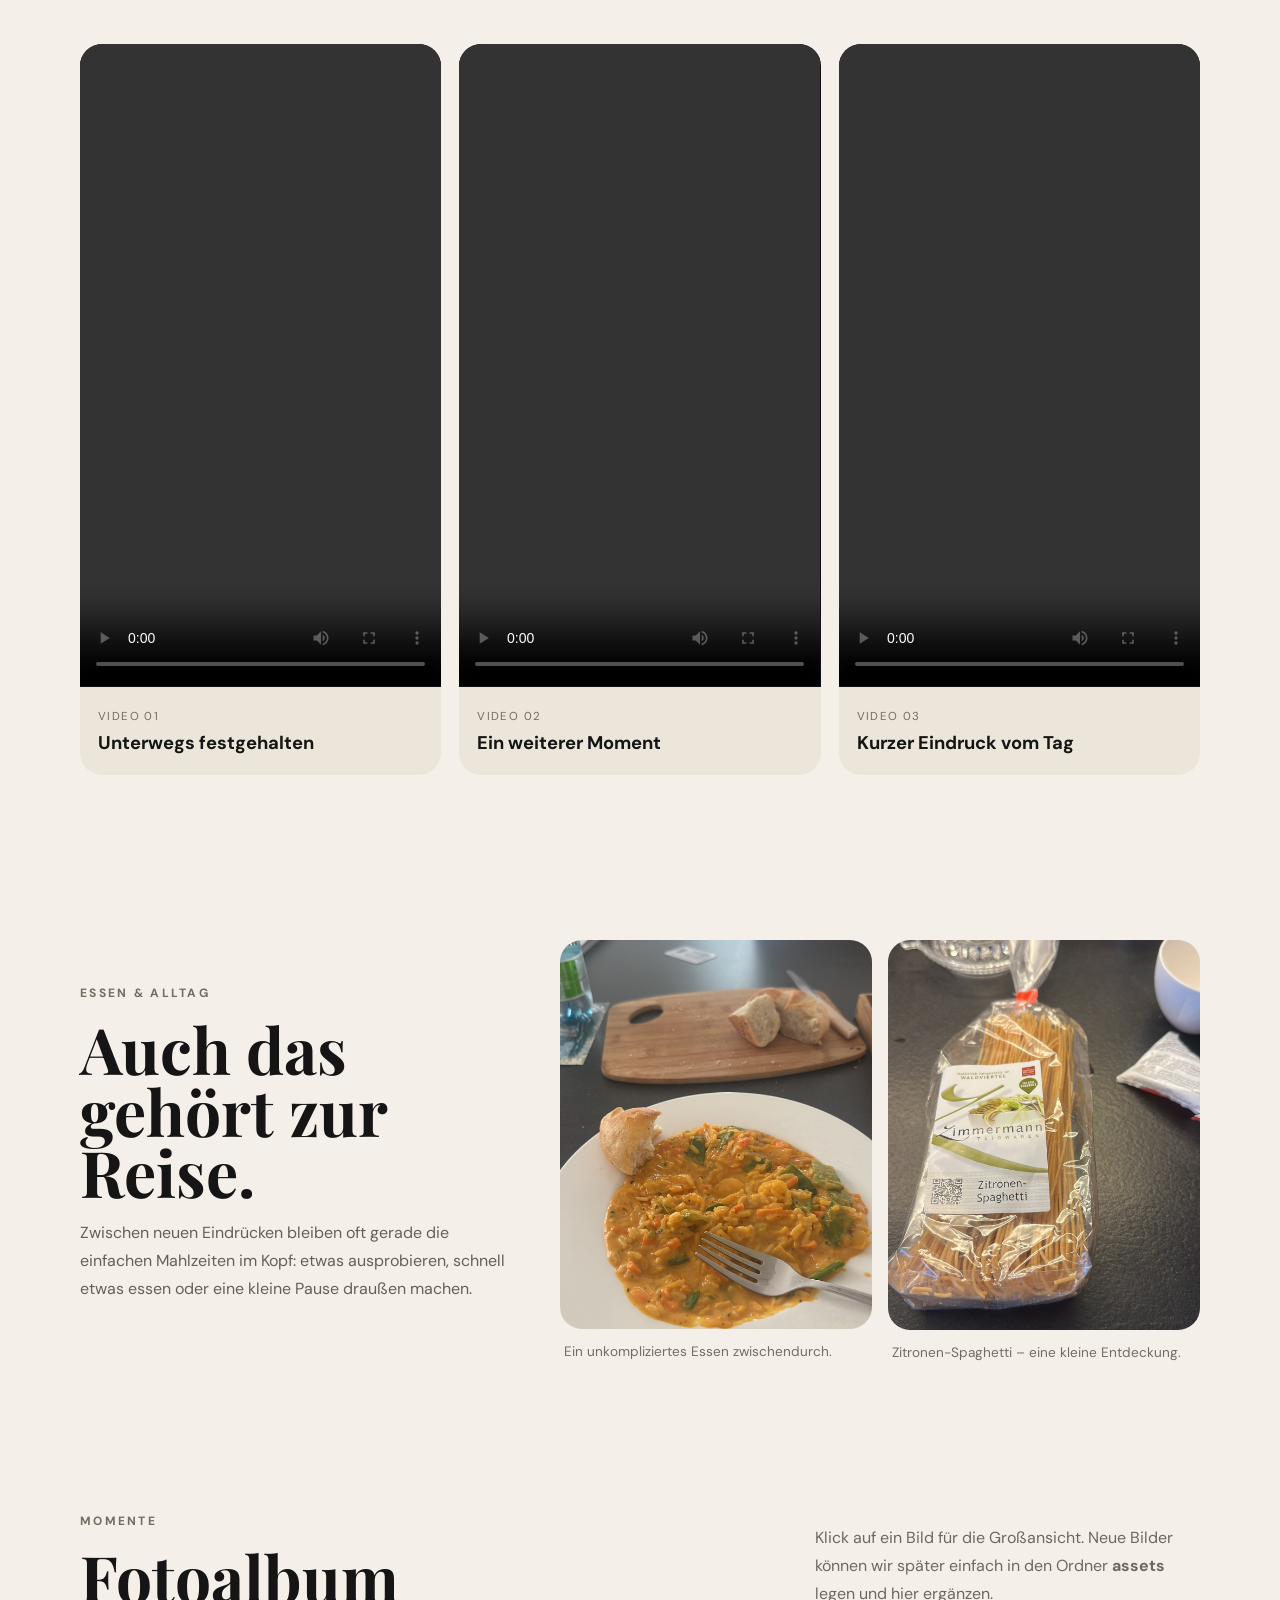
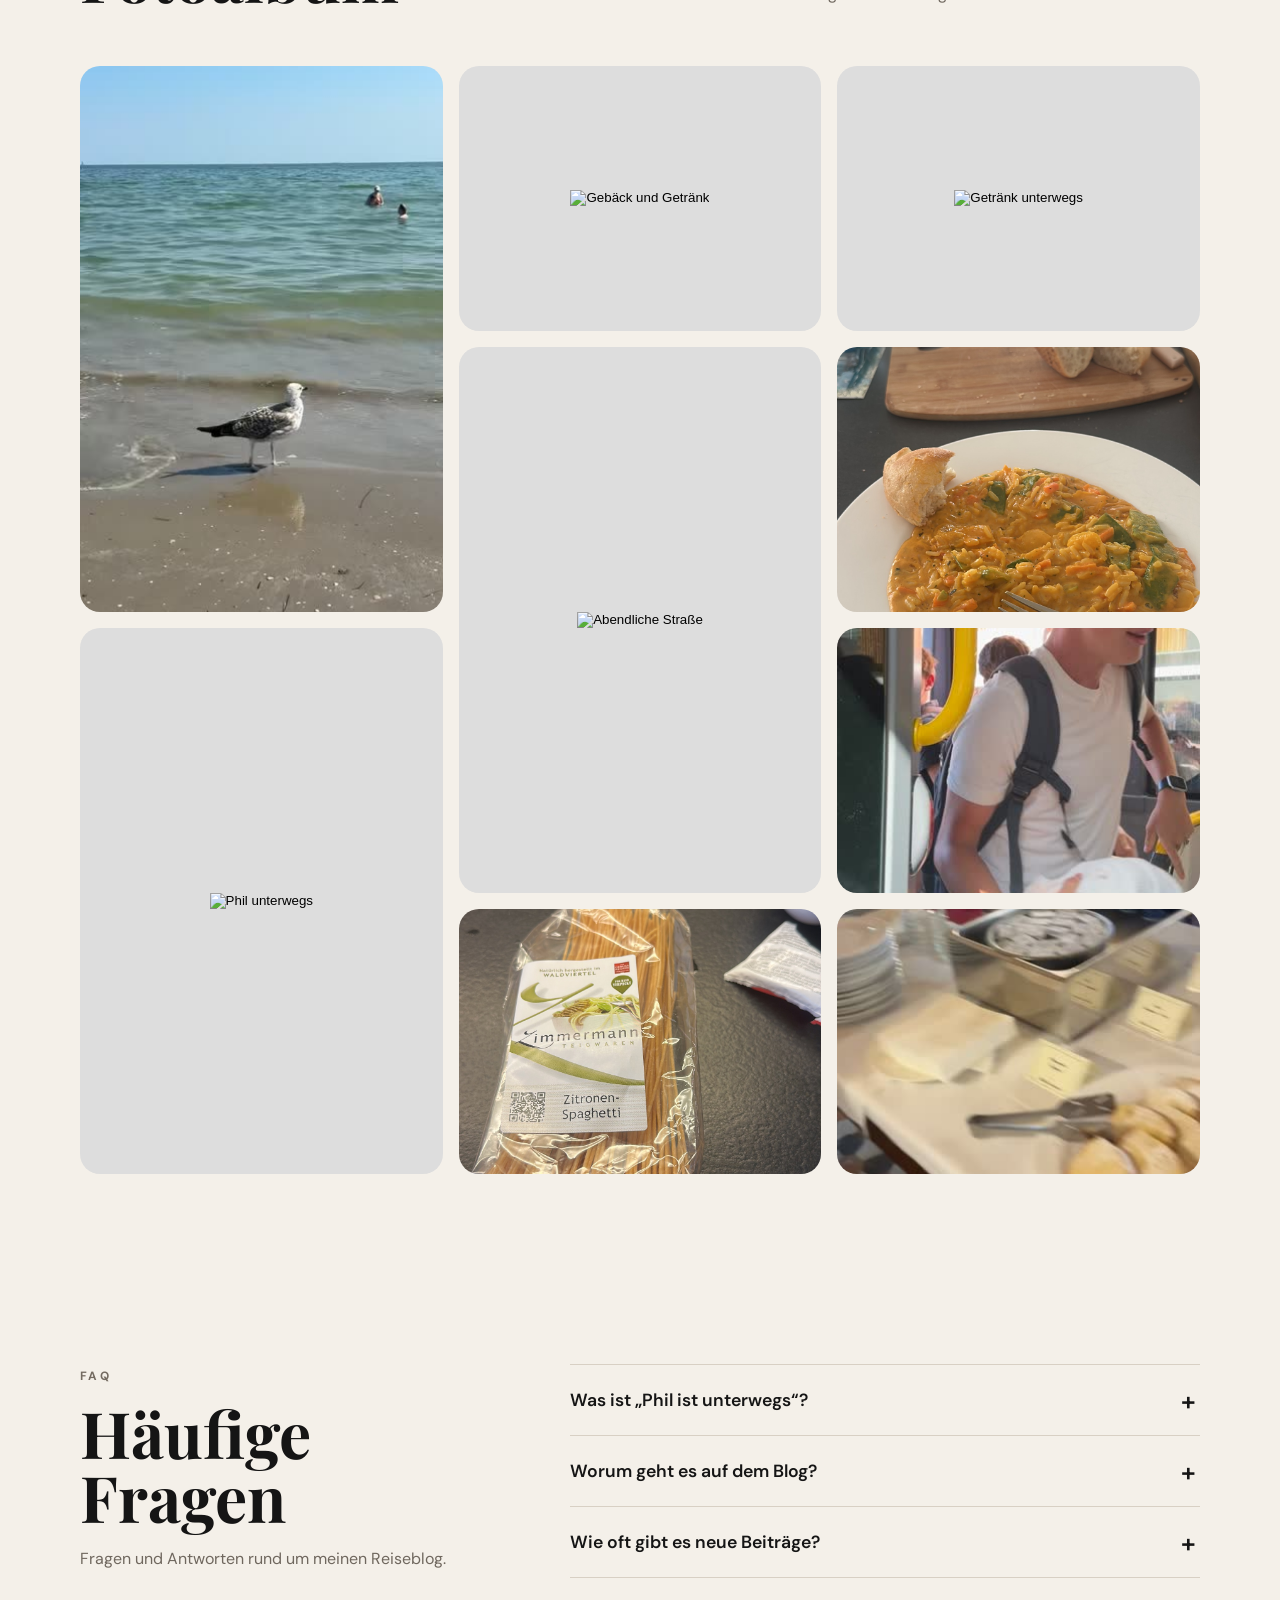
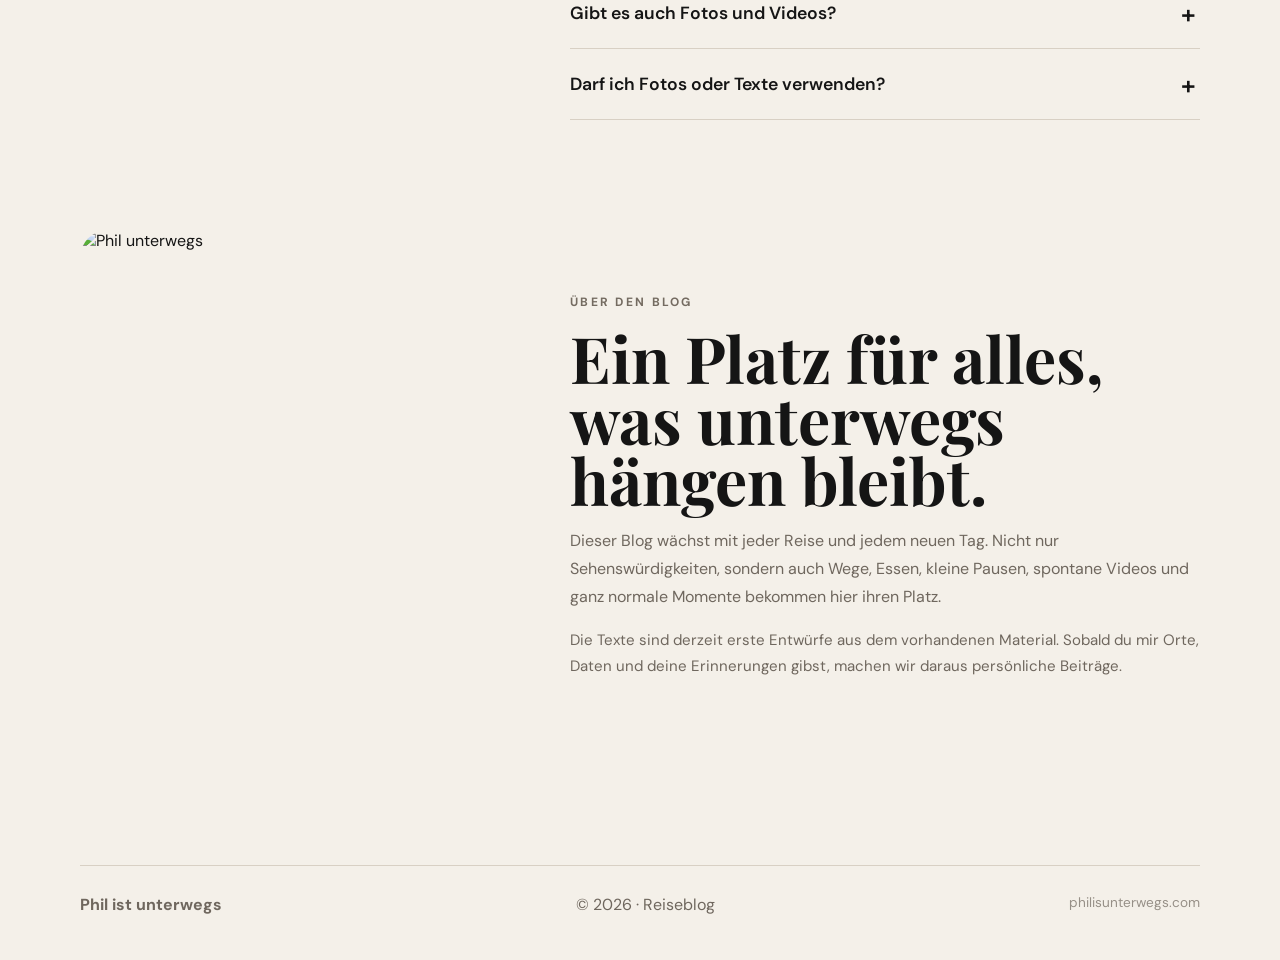
==== commit d24aeaa2: "Remove empty FAQ sectition design" ====
--- a/index.html
+++ b/index.html
@@ -179,8 +179,6 @@
   </div>
 
 </section>
-
-<section class="faq-section" id="faq">
     
 <section class="about" id="about">
       <img src="assets/portrait.jpg" alt="Phil unterwegs" />
--- a/style.css
+++ b/style.css
@@ -10,3 +10,84 @@
 a.story-card{text-decoration:none;color:inherit}.hero-button,.button{display:inline-block;text-decoration:none;border-radius:999px;padding:13px 20px;font-weight:700}.hero-button{margin-top:20px;background:#fff;color:#151515}.dark-button{background:#151515;color:#fff;margin-top:14px}.text-link{color:#151515;text-decoration:none;font-weight:700;white-space:nowrap}.video-section{padding:22px 0 65px}.video-grid{width:min(88%,1120px);margin:auto;display:grid;grid-template-columns:repeat(3,1fr);gap:18px}.video-card{background:var(--paper2);border-radius:22px;overflow:hidden}.video-card video{display:block;width:100%;aspect-ratio:9/16;object-fit:cover;background:#111}.video-card div{padding:17px 18px 20px}.video-card span{font-size:.72rem;letter-spacing:.12em;color:#766c61}.video-card h3{margin:6px 0 0;font-size:1.15rem}.video-head{margin-top:65px}
 .article-page{background:#f4f0e9}.article-hero{height:72vh;min-height:600px;position:relative;overflow:hidden}.article-hero>img{width:100%;height:100%;object-fit:cover}.article-hero-overlay{position:absolute;inset:0;background:linear-gradient(0deg,rgba(0,0,0,.72),rgba(0,0,0,.05) 65%)}.article-hero-copy{position:absolute;left:max(6vw,28px);bottom:9vh;color:#fff;max-width:900px}.article-hero-copy h1{font-family:'Playfair Display',Georgia,serif;font-size:clamp(3.6rem,9vw,8rem);line-height:.95;margin:.14em 0}.article-hero-copy p{font-size:1.12rem;line-height:1.6;max-width:650px}.back-link{display:inline-block;color:#fff;text-decoration:none;margin-bottom:24px;opacity:.9}.article-body{width:min(88%,920px);margin:0 auto;padding:80px 0 100px}.article-lead{font-size:1.25rem;line-height:1.8;max-width:760px;margin-bottom:90px}.dropcap:first-letter{float:left;font-family:'Playfair Display',Georgia,serif;font-size:5rem;line-height:.8;padding:12px 12px 0 0}.article-section{margin:0 0 105px}.article-section h2{font-family:'Playfair Display',Georgia,serif;font-size:clamp(2.6rem,6vw,5.2rem);line-height:1;margin:.18em 0 .35em}.article-section>p{max-width:740px;color:#625a51;line-height:1.85;font-size:1.05rem}.article-wide{margin:34px 0 0}.article-wide img{width:100%;max-height:680px;object-fit:cover;border-radius:26px}.article-wide figcaption{color:#7a7065;font-size:.86rem;margin-top:9px}.article-two{display:grid;grid-template-columns:1fr 1fr;gap:16px;margin-top:35px}.article-two img{width:100%;height:590px;object-fit:cover;border-radius:24px}.article-three{display:grid;grid-template-columns:repeat(3,1fr);gap:14px;margin-top:35px}.article-three img{width:100%;height:430px;object-fit:cover;border-radius:22px}.article-video-grid{display:grid;grid-template-columns:1fr 1fr;gap:16px;margin-top:35px}.article-video-grid video{width:100%;max-height:700px;background:#111;border-radius:22px}.closing-note{background:var(--paper2);padding:50px;border-radius:28px}.site-footer-note a{color:inherit}
 @media(max-width:800px){.latest-banner .inner{align-items:flex-start;flex-direction:column}.video-grid{grid-template-columns:1fr}.video-card video{aspect-ratio:16/10}.article-hero{height:78vh;min-height:560px}.article-body{padding-top:55px}.article-lead{font-size:1.1rem;margin-bottom:65px}.article-section{margin-bottom:72px}.article-two,.article-three,.article-video-grid{grid-template-columns:1fr}.article-two img,.article-three img{height:auto;aspect-ratio:4/5}.closing-note{padding:30px 24px}}
+/* FAQ */
+
+.faq-section {
+  width: min(88%, 1120px);
+  margin: 100px auto 110px;
+  display: grid;
+  grid-template-columns: .8fr 1.2fr;
+  gap: 70px;
+  align-items: start;
+}
+
+.faq-intro h2 {
+  font-family: 'Playfair Display', Georgia, serif;
+  font-size: clamp(2.8rem, 5vw, 4.8rem);
+  line-height: 1;
+  margin: .25em 0;
+}
+
+.faq-list {
+  display: flex;
+  flex-direction: column;
+  border-top: 1px solid var(--soft);
+}
+
+.faq-list details {
+  border-bottom: 1px solid var(--soft);
+}
+
+.faq-list summary {
+  list-style: none;
+  cursor: pointer;
+  padding: 24px 45px 24px 0;
+  font-size: 1.1rem;
+  font-weight: 600;
+  position: relative;
+}
+
+.faq-list summary::-webkit-details-marker {
+  display: none;
+}
+
+.faq-list summary::after {
+  content: "+";
+  position: absolute;
+  right: 4px;
+  top: 20px;
+  font-size: 1.6rem;
+}
+
+.faq-list details[open] summary::after {
+  transform: rotate(45deg);
+}
+
+.faq-list p {
+  margin: 0;
+  padding: 0 45px 25px 0;
+  color: #6f675e;
+  line-height: 1.75;
+}
+
+@media (max-width: 800px) {
+  .faq-section {
+    grid-template-columns: 1fr;
+    gap: 30px;
+    margin-top: 70px;
+  }
+
+  .faq-intro h2 {
+    font-size: 2.8rem;
+  }
+}
+
+
+
+
+
+
+
+
+
+
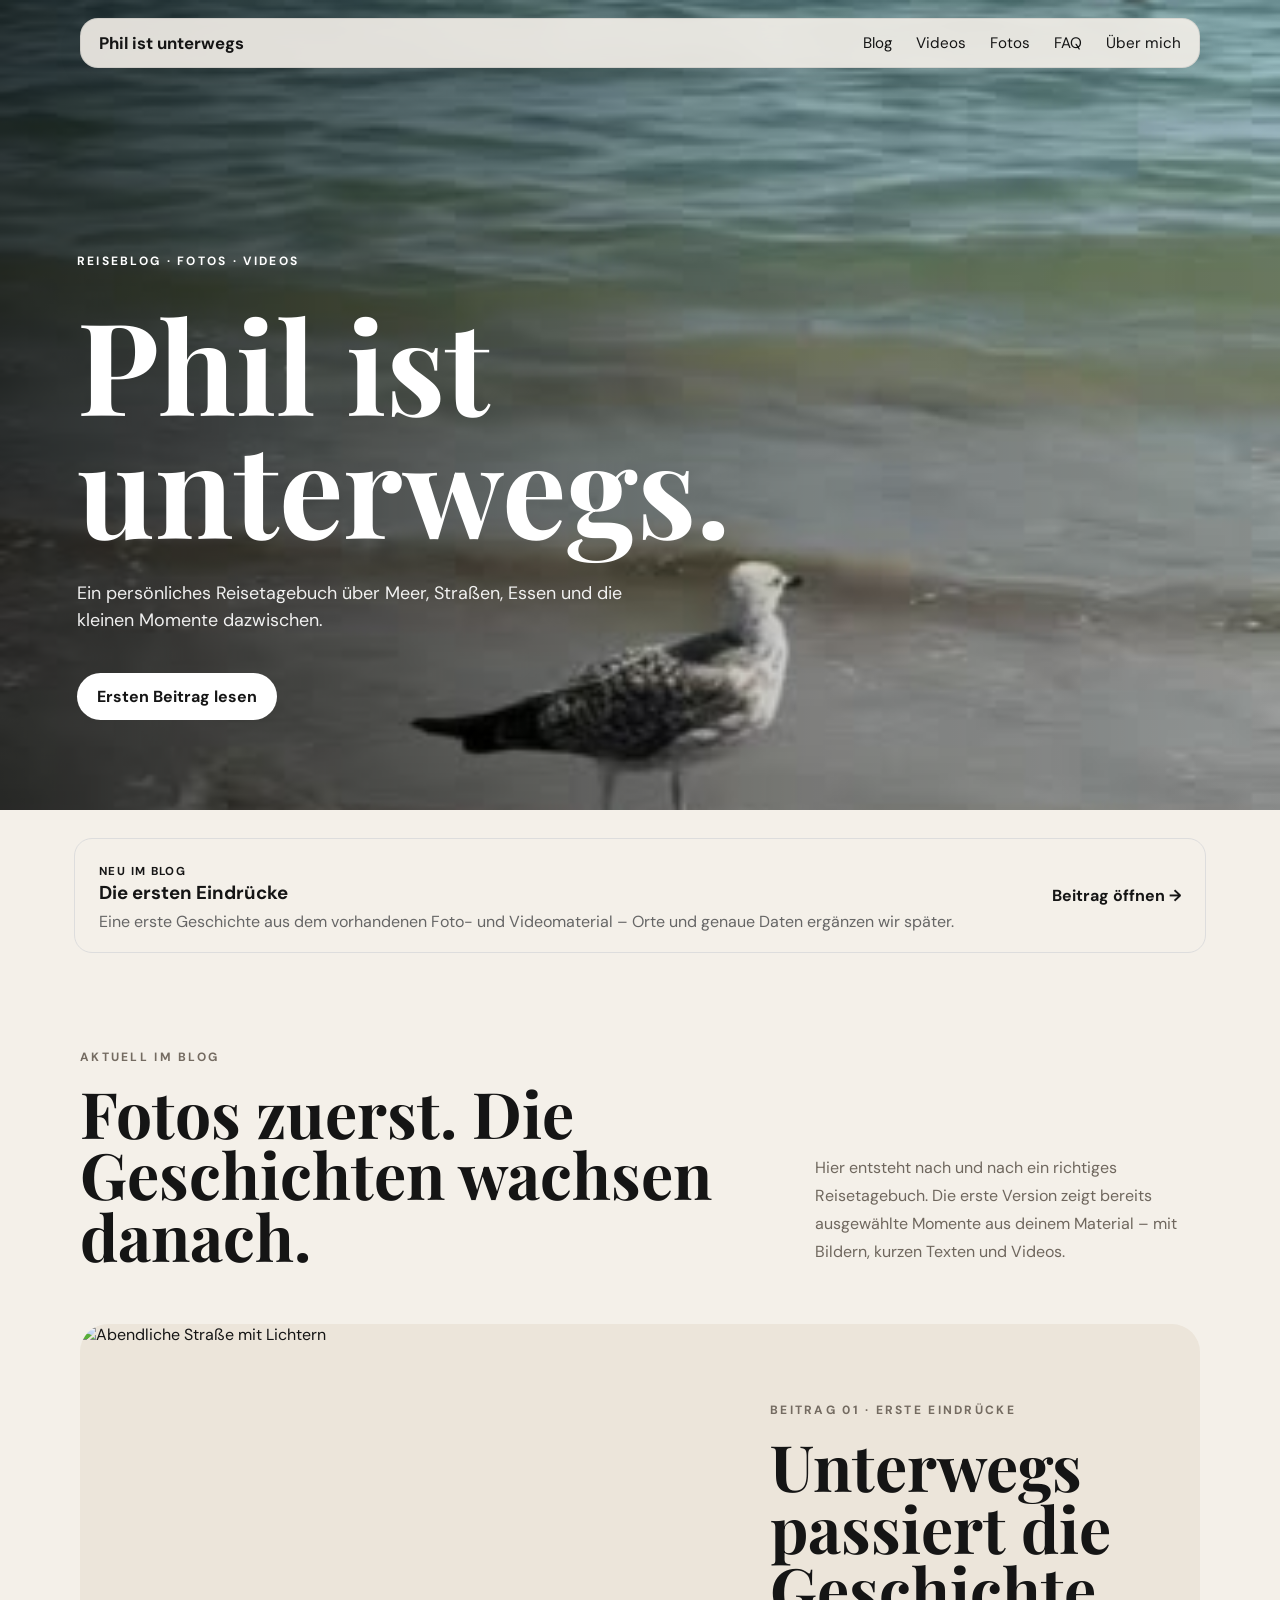
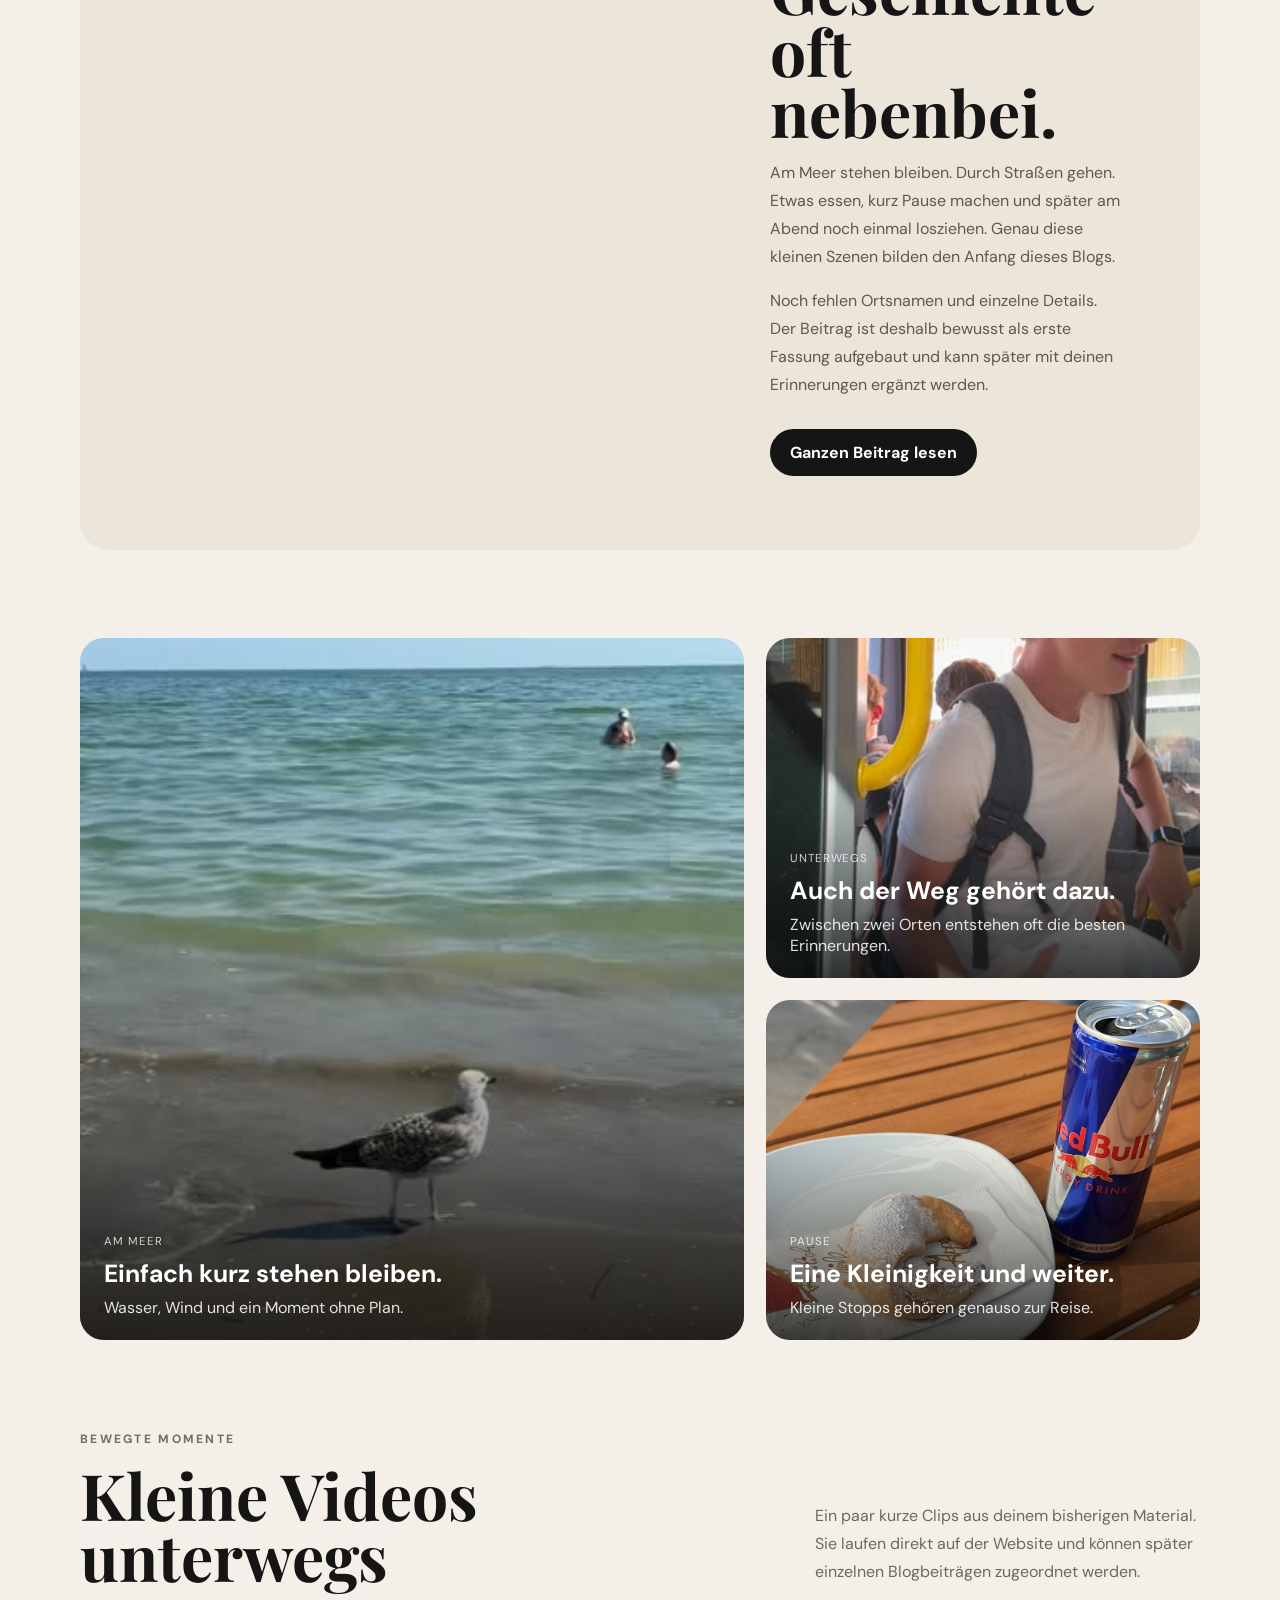
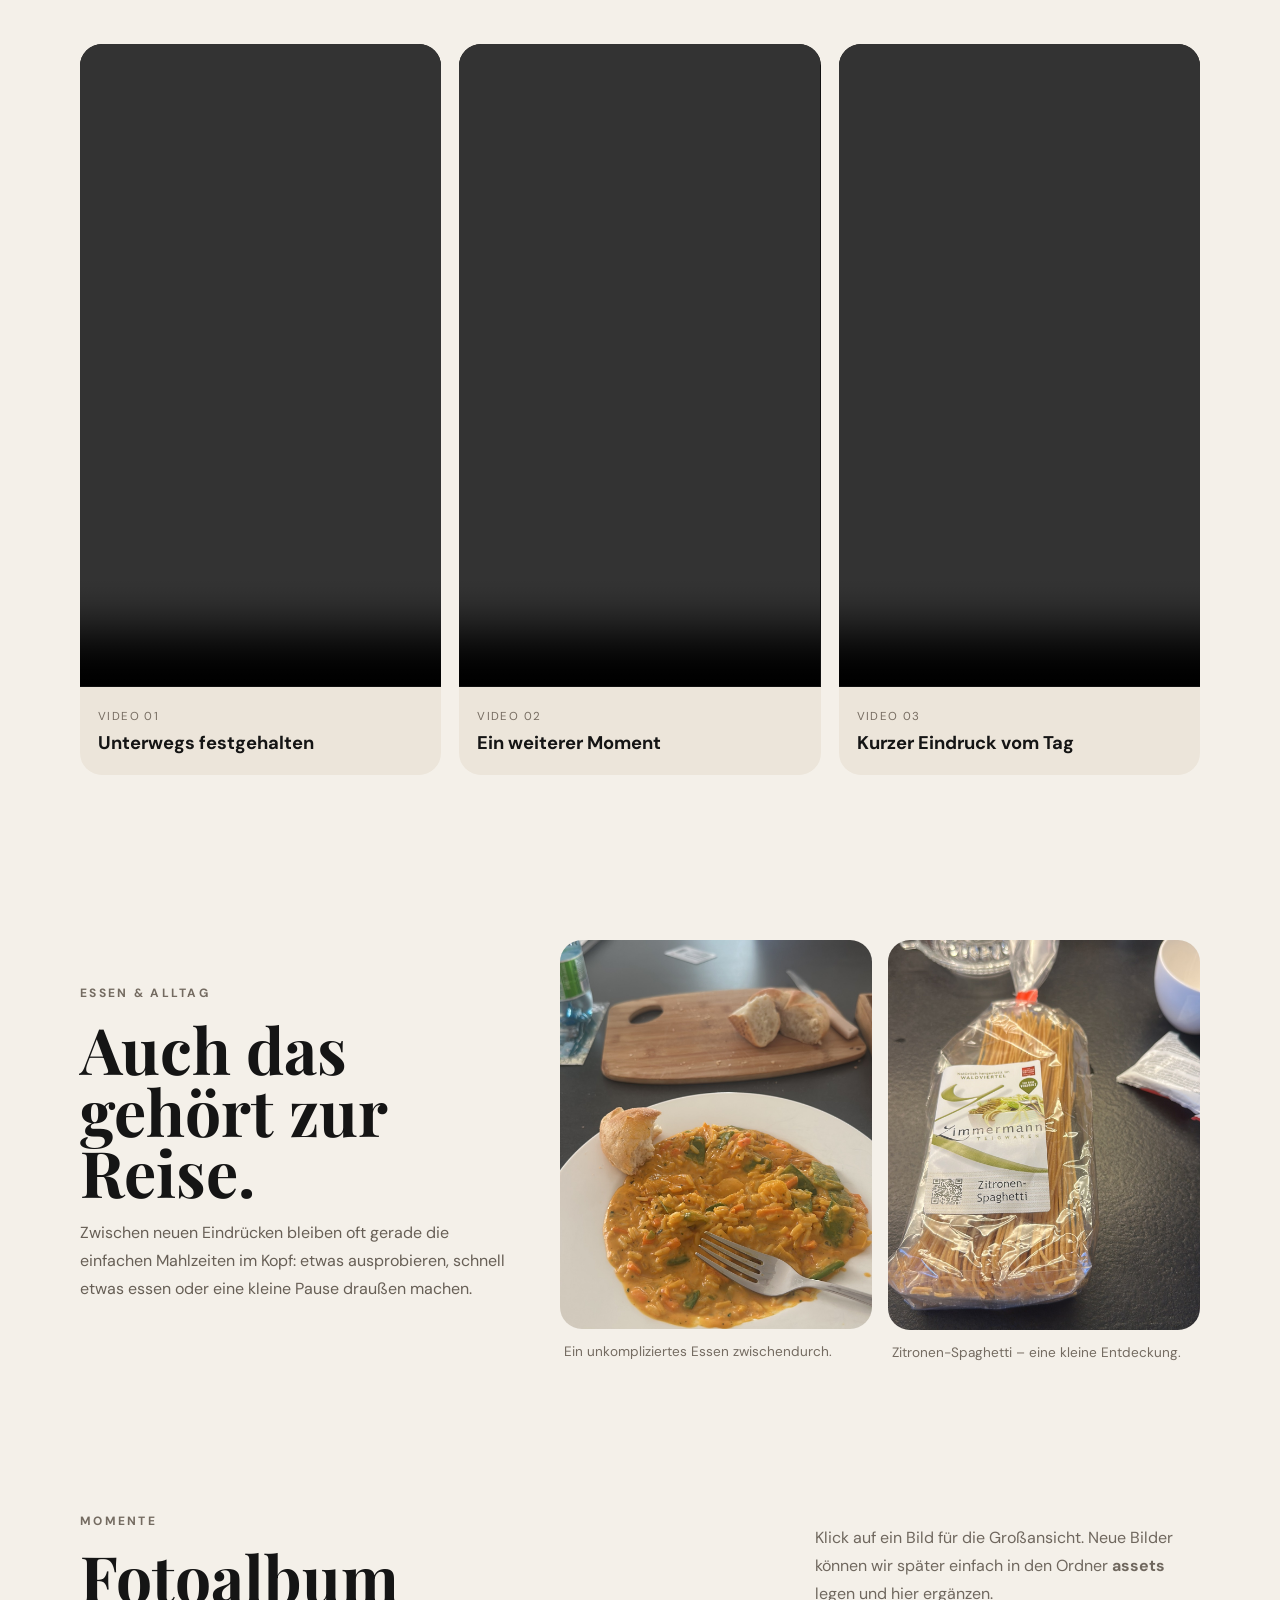
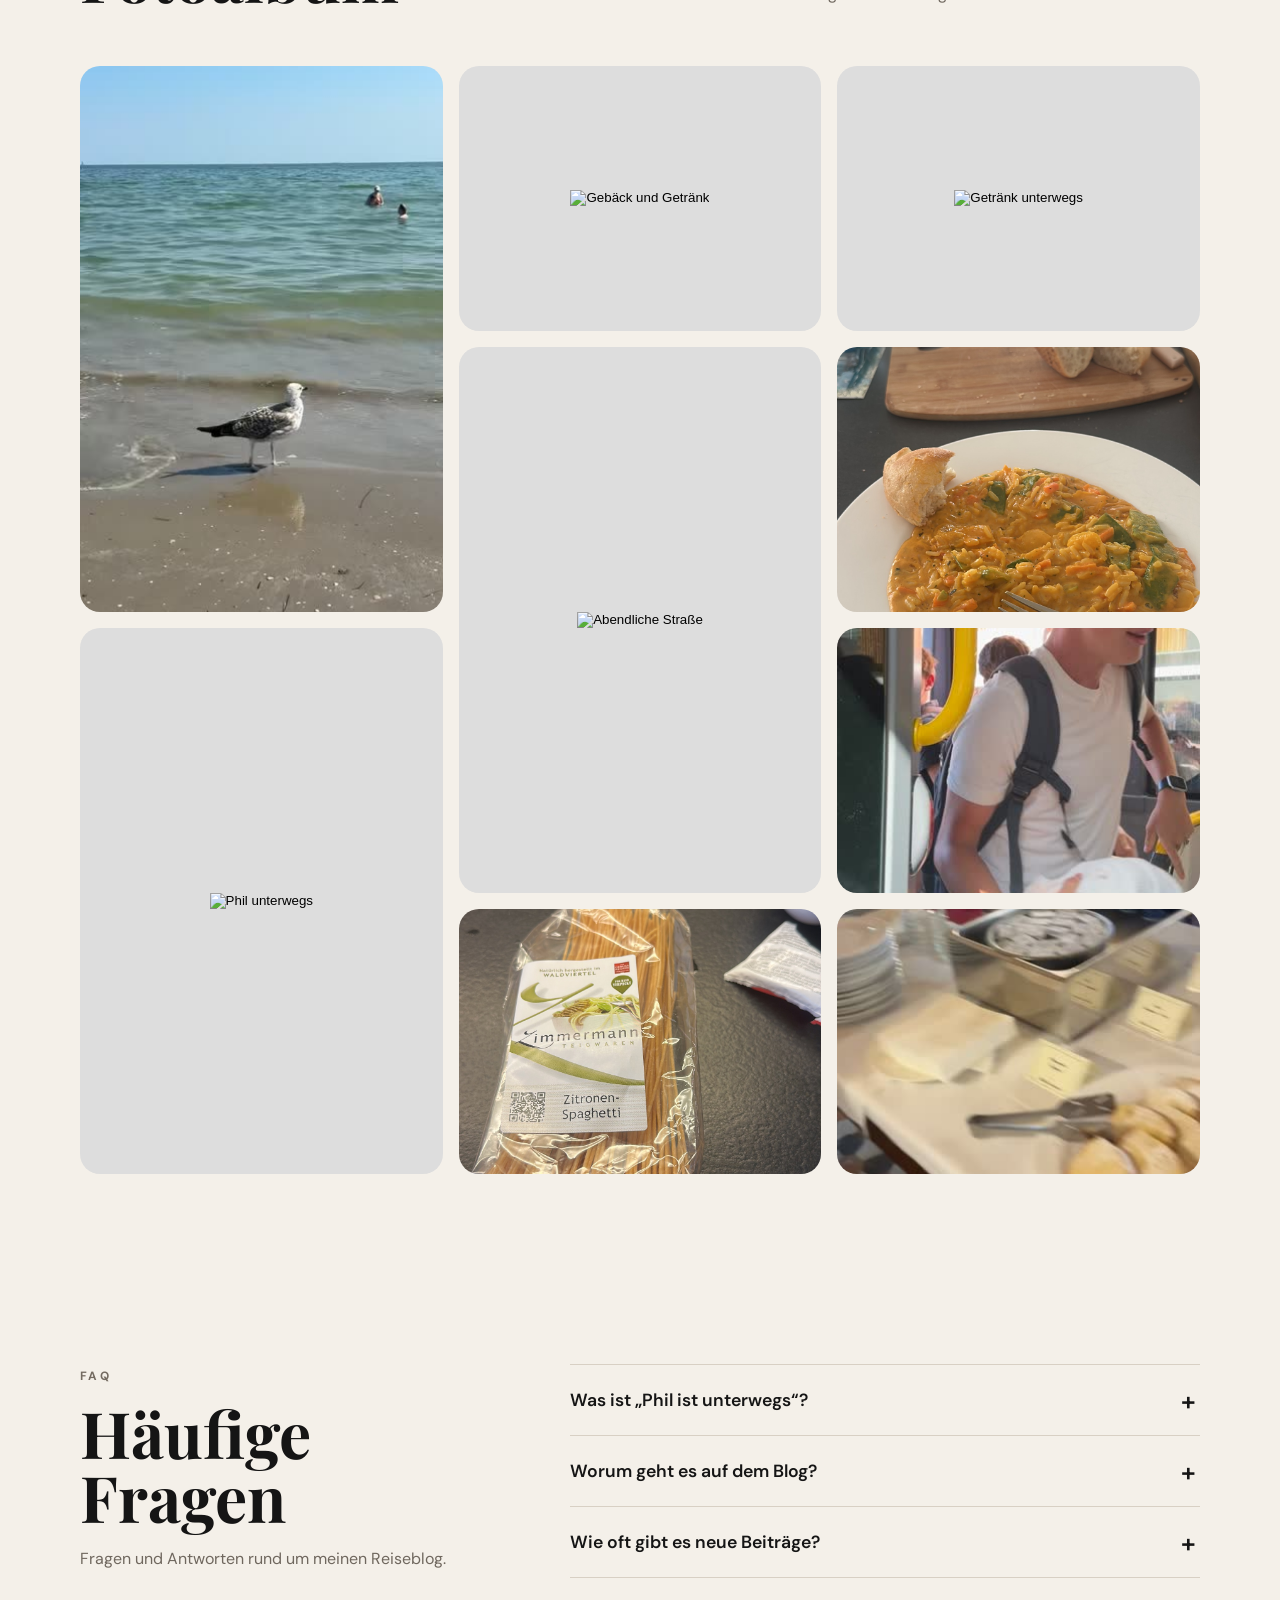
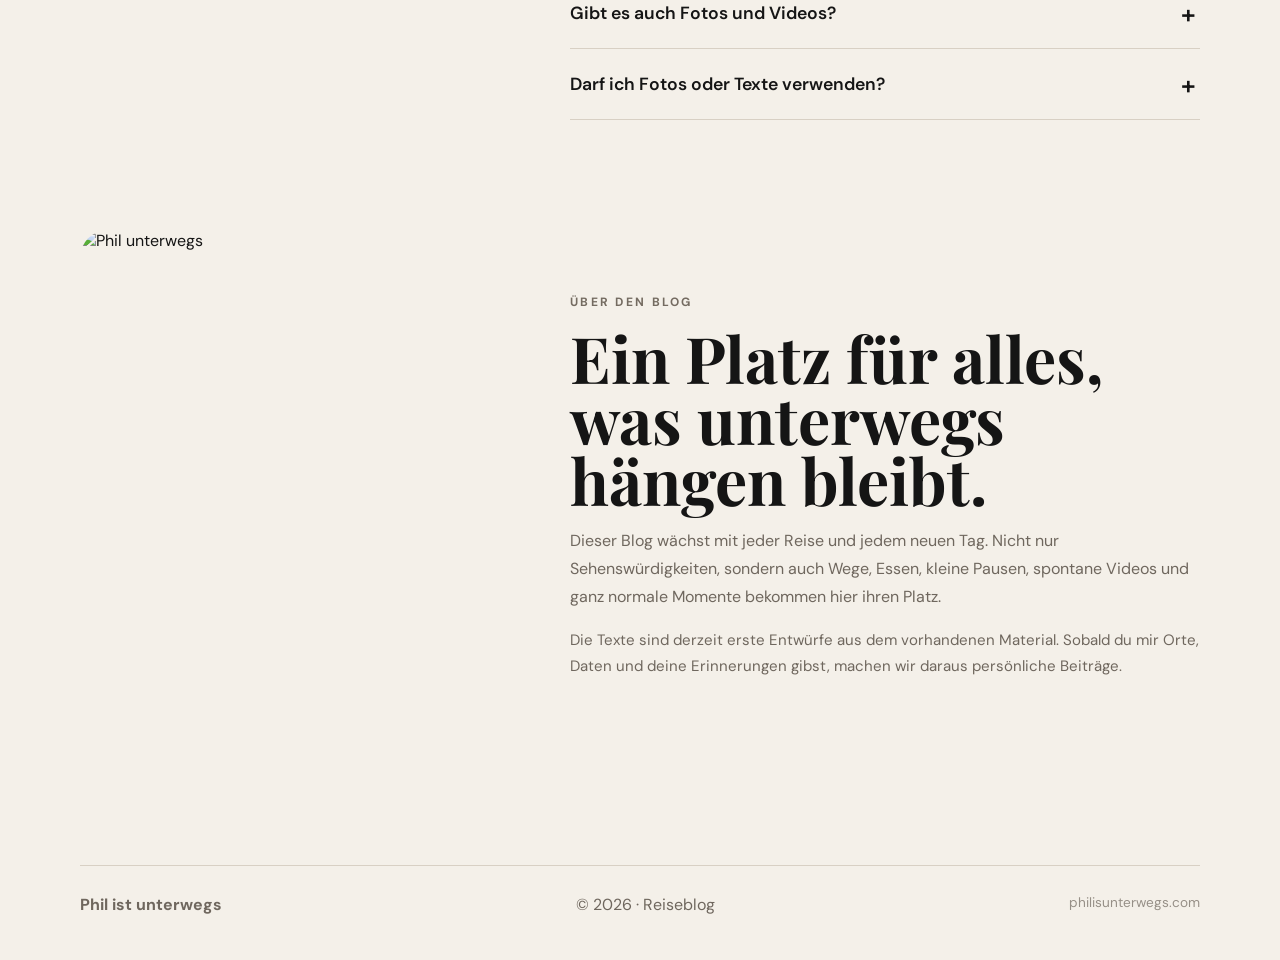
==== commit 983bee43: "index.html aktualisieren" ====
--- a/index.html
+++ b/index.html
@@ -53,7 +53,7 @@
         <h2>Fotos zuerst. Die Geschichten wachsen danach.</h2>
       </div>
       <p class="muted">Hier entsteht nach und nach ein richtiges Reisetagebuch. Die erste Version zeigt bereits ausgewählte Momente aus deinem Material – mit Bildern, kurzen Texten und Videos.</p>
-    </section>
+    </section> 
 
     <section class="feature-story">
       <div class="feature-image"><img src="assets/night.jpg" alt="Abendliche Straße mit Lichtern" /></div>
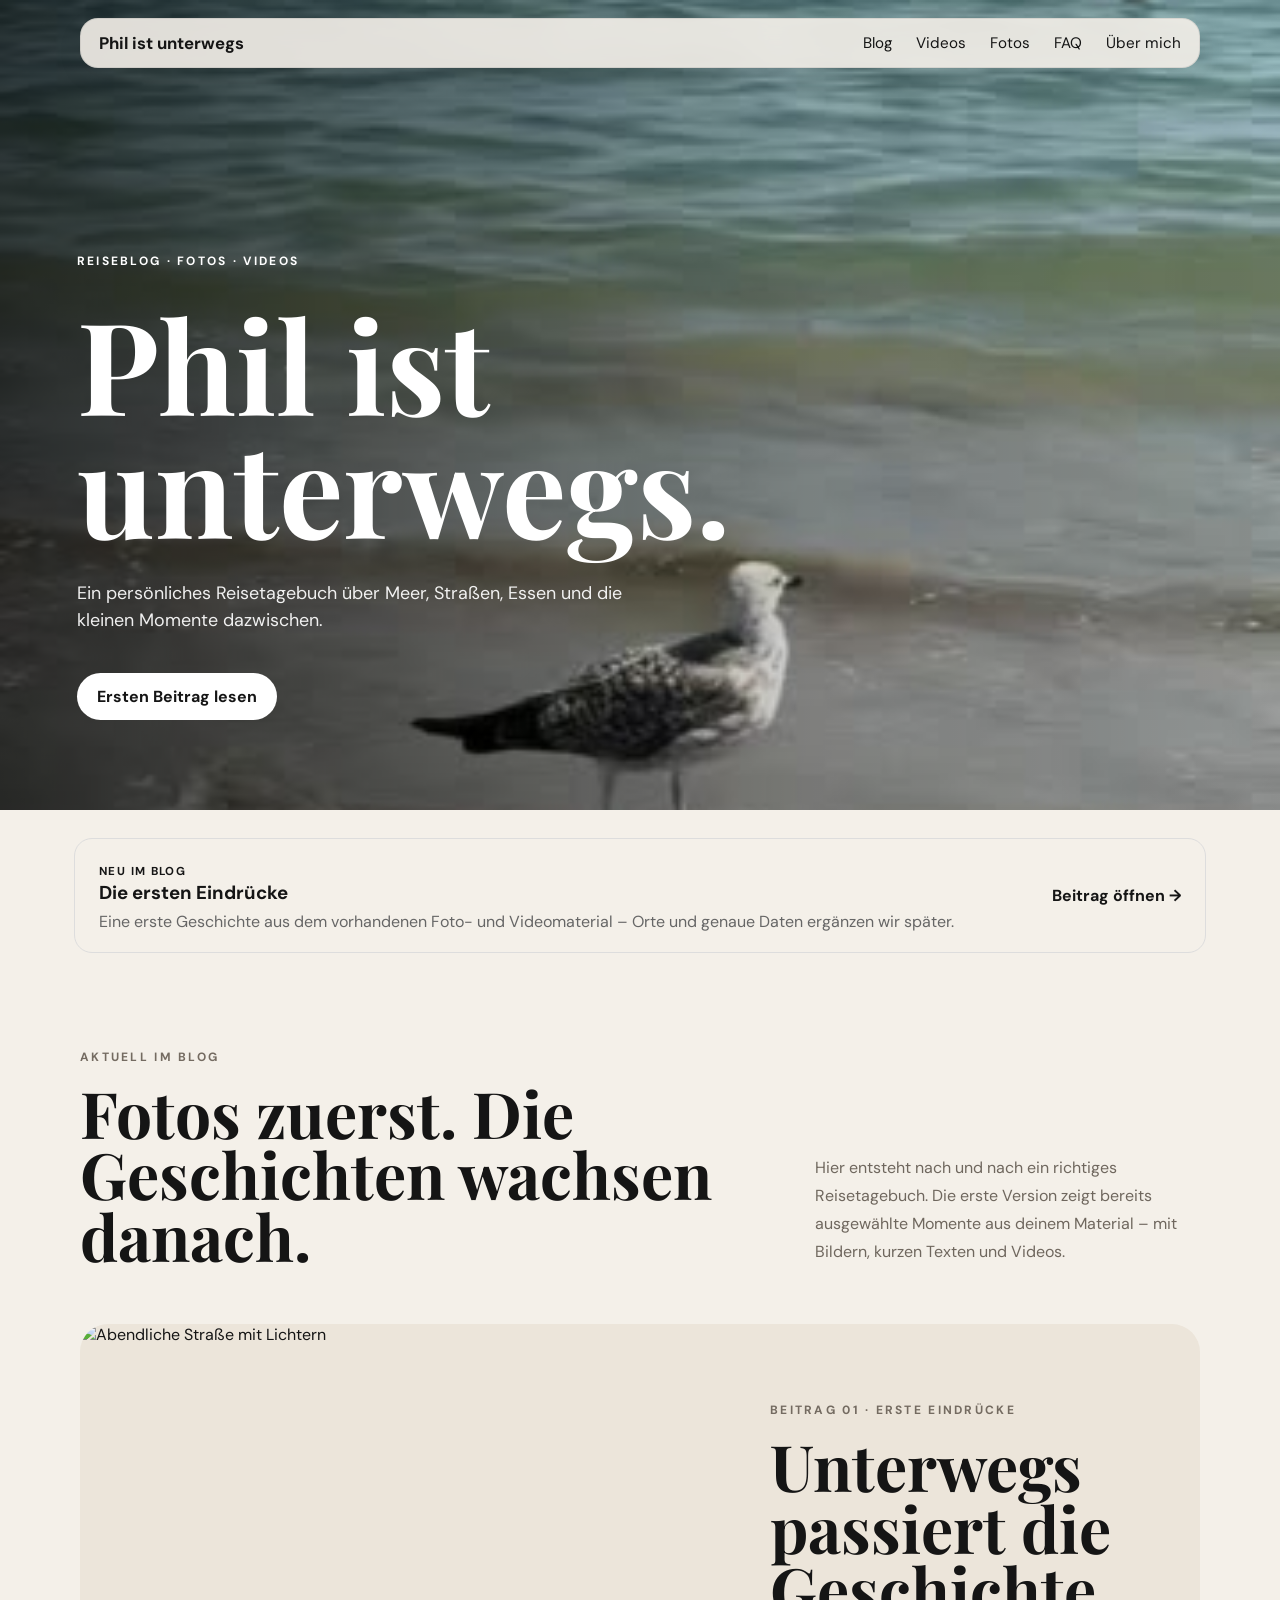
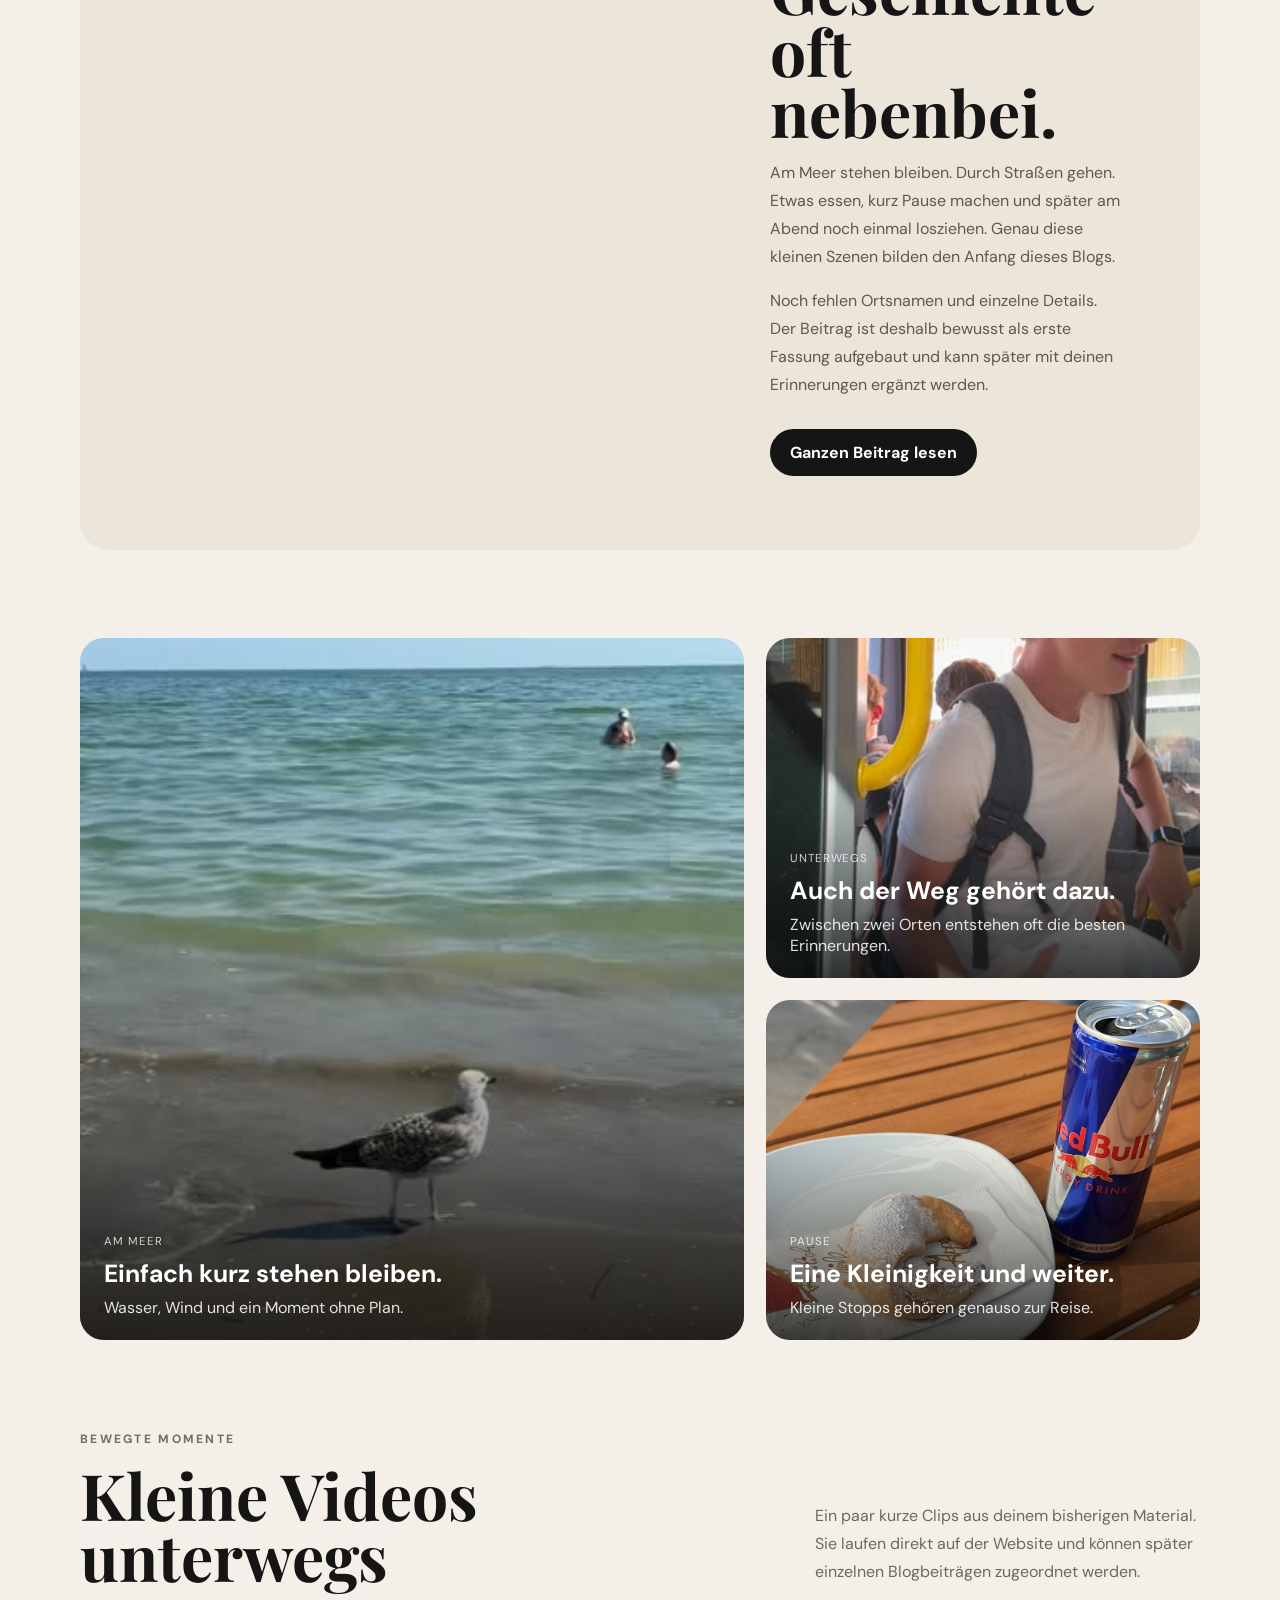
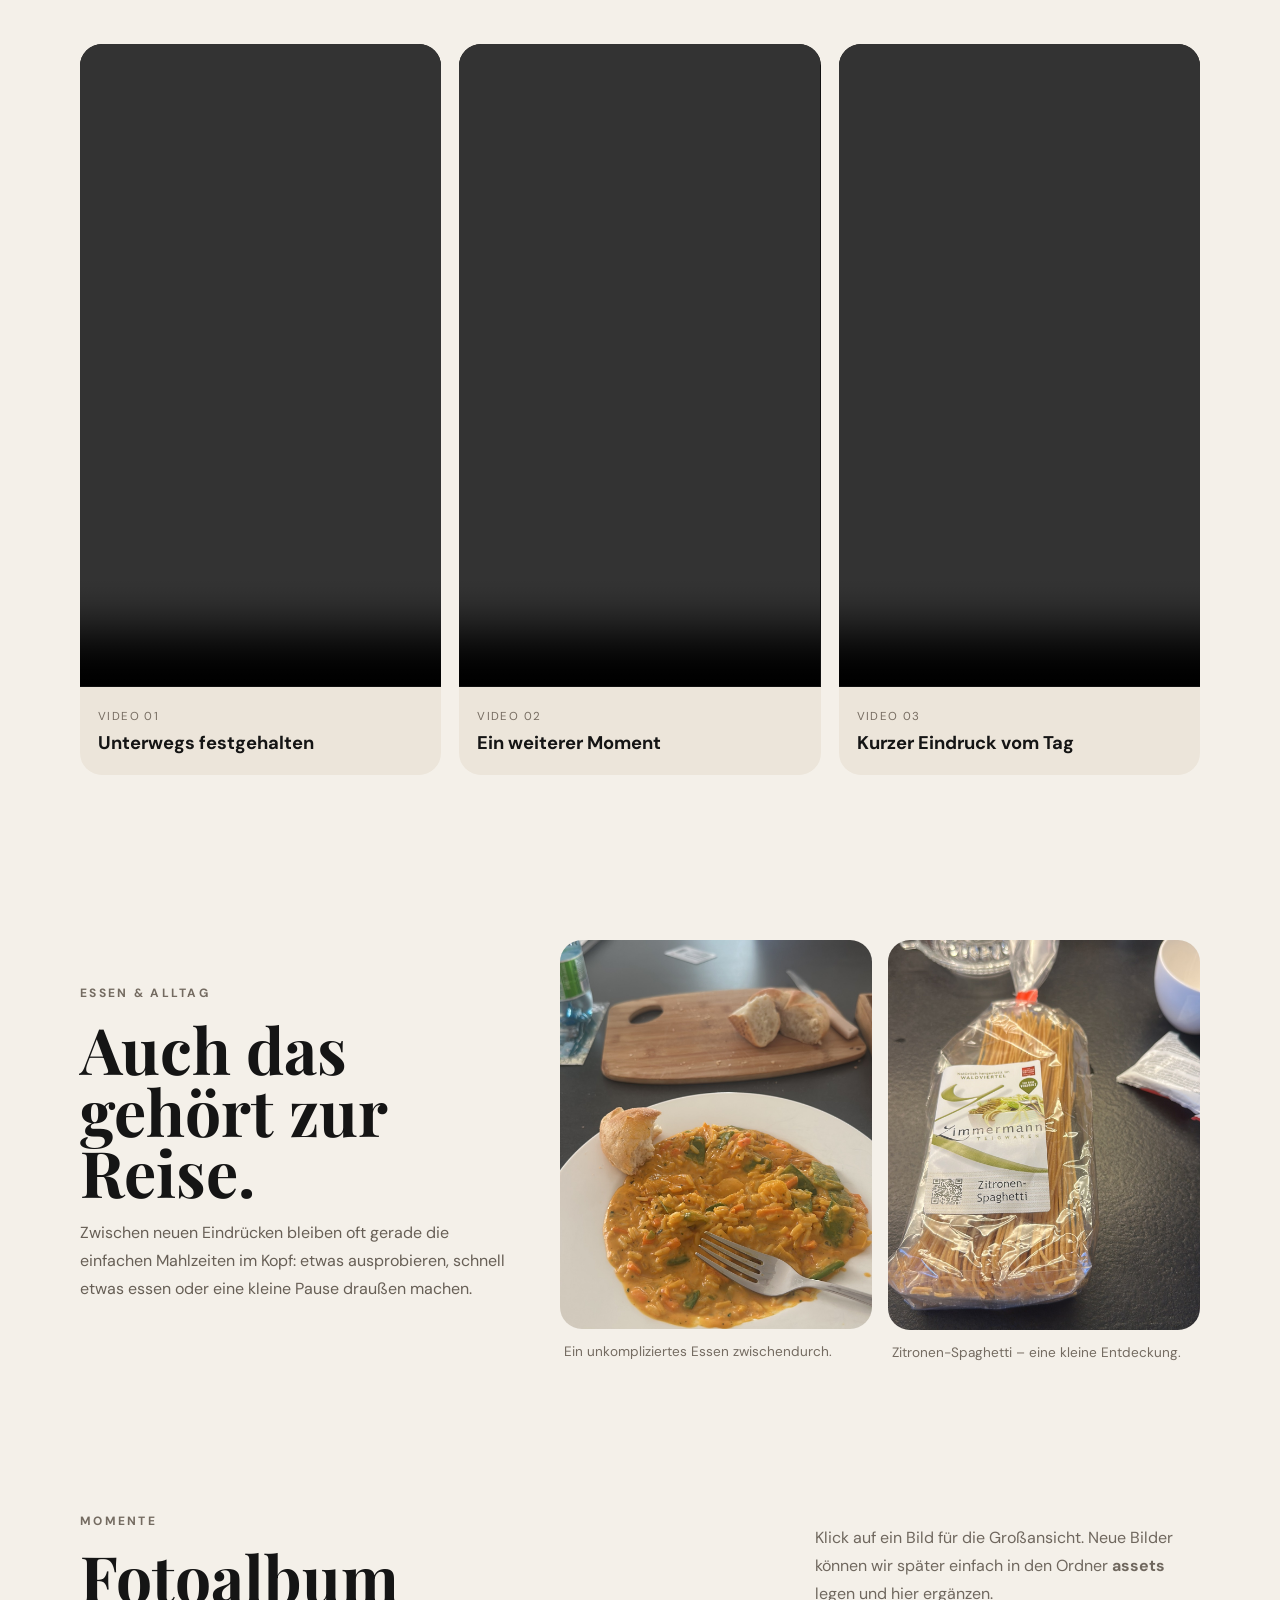
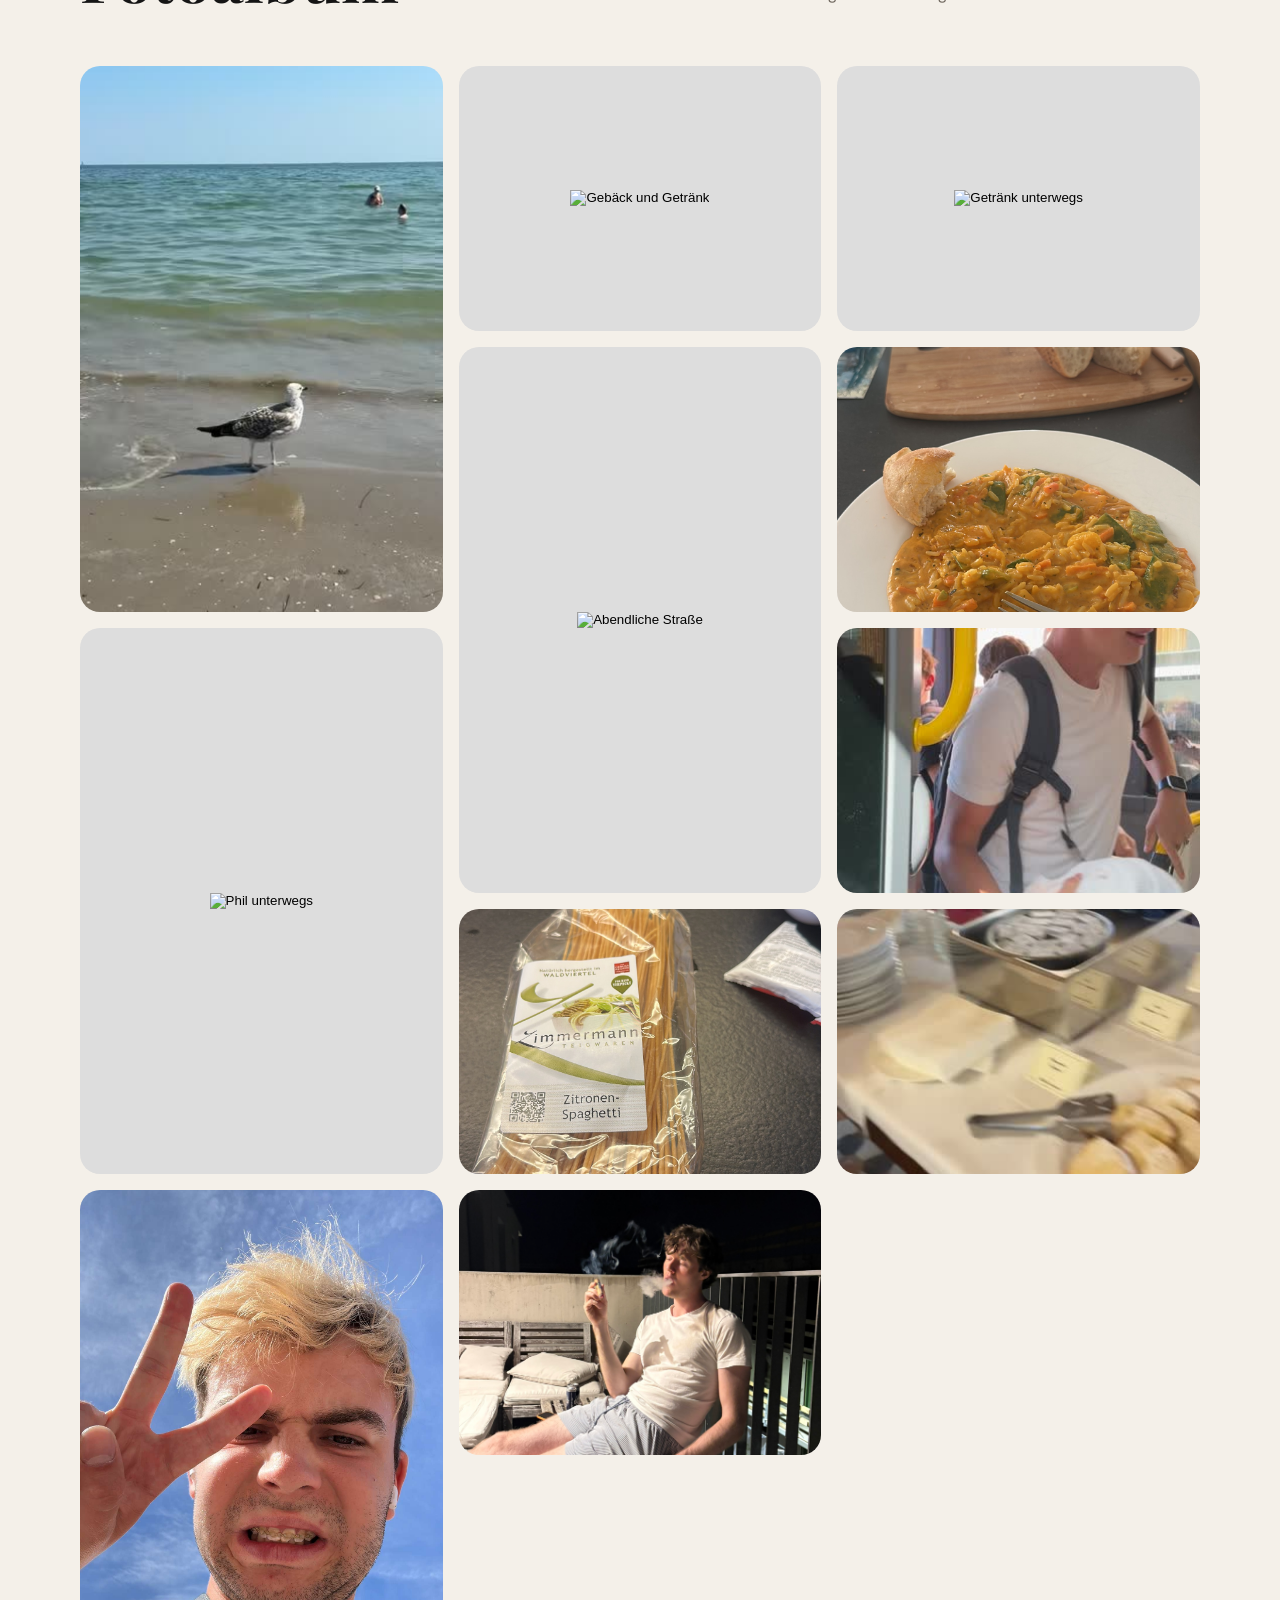
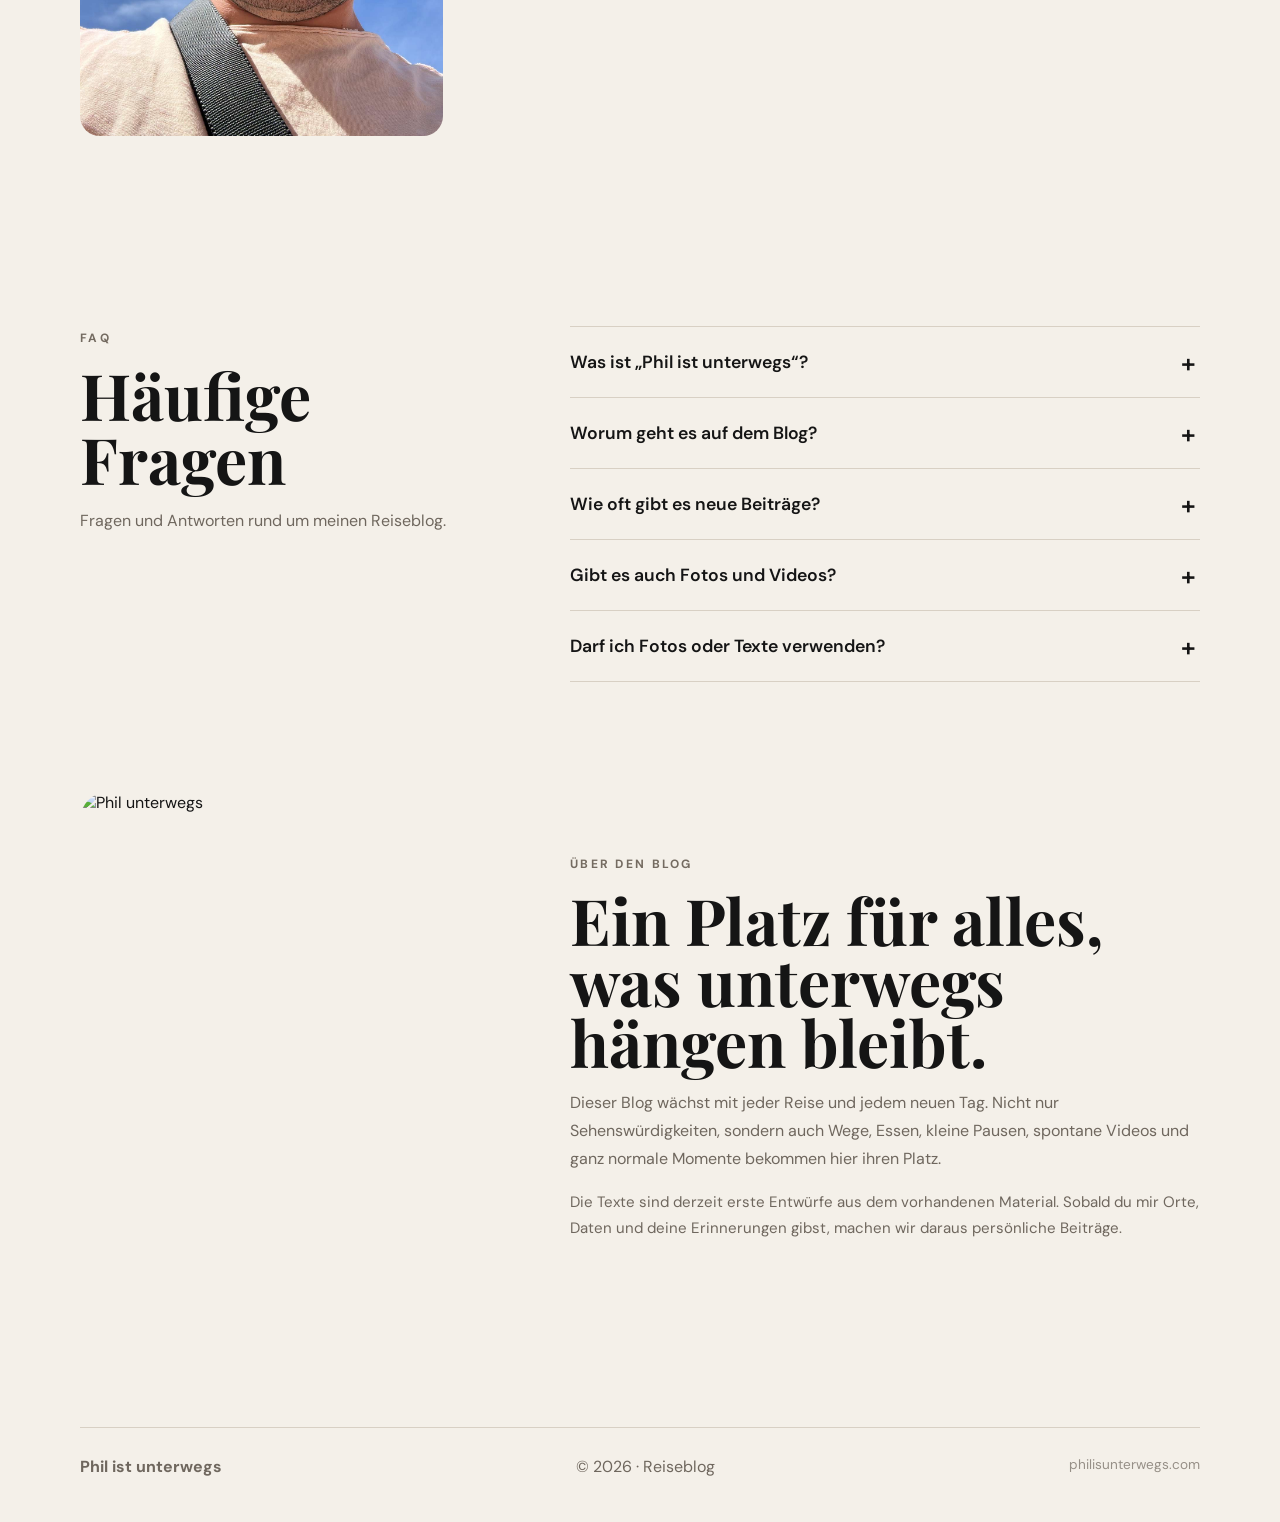
==== commit 84315086: "Update index.html" ====
--- a/index.html
+++ b/index.html
@@ -120,6 +120,8 @@
         <button class="photo"><img src="assets/travel.jpg" alt="Unterwegs"></button>
         <button class="photo"><img src="assets/pasta.jpg" alt="Zitronen-Spaghetti"></button>
         <button class="photo"><img src="assets/food.jpg" alt="Essen unterwegs"></button>
+        <button class="photo tall"><img src="IMG_1862-1.JPG" alt="Neuer Reisemoment"></button>
+        <button class="photo"><img src="Laurin.JPEG" alt="Laurin unterwegs"></button>
       </div>
     </section>
     
